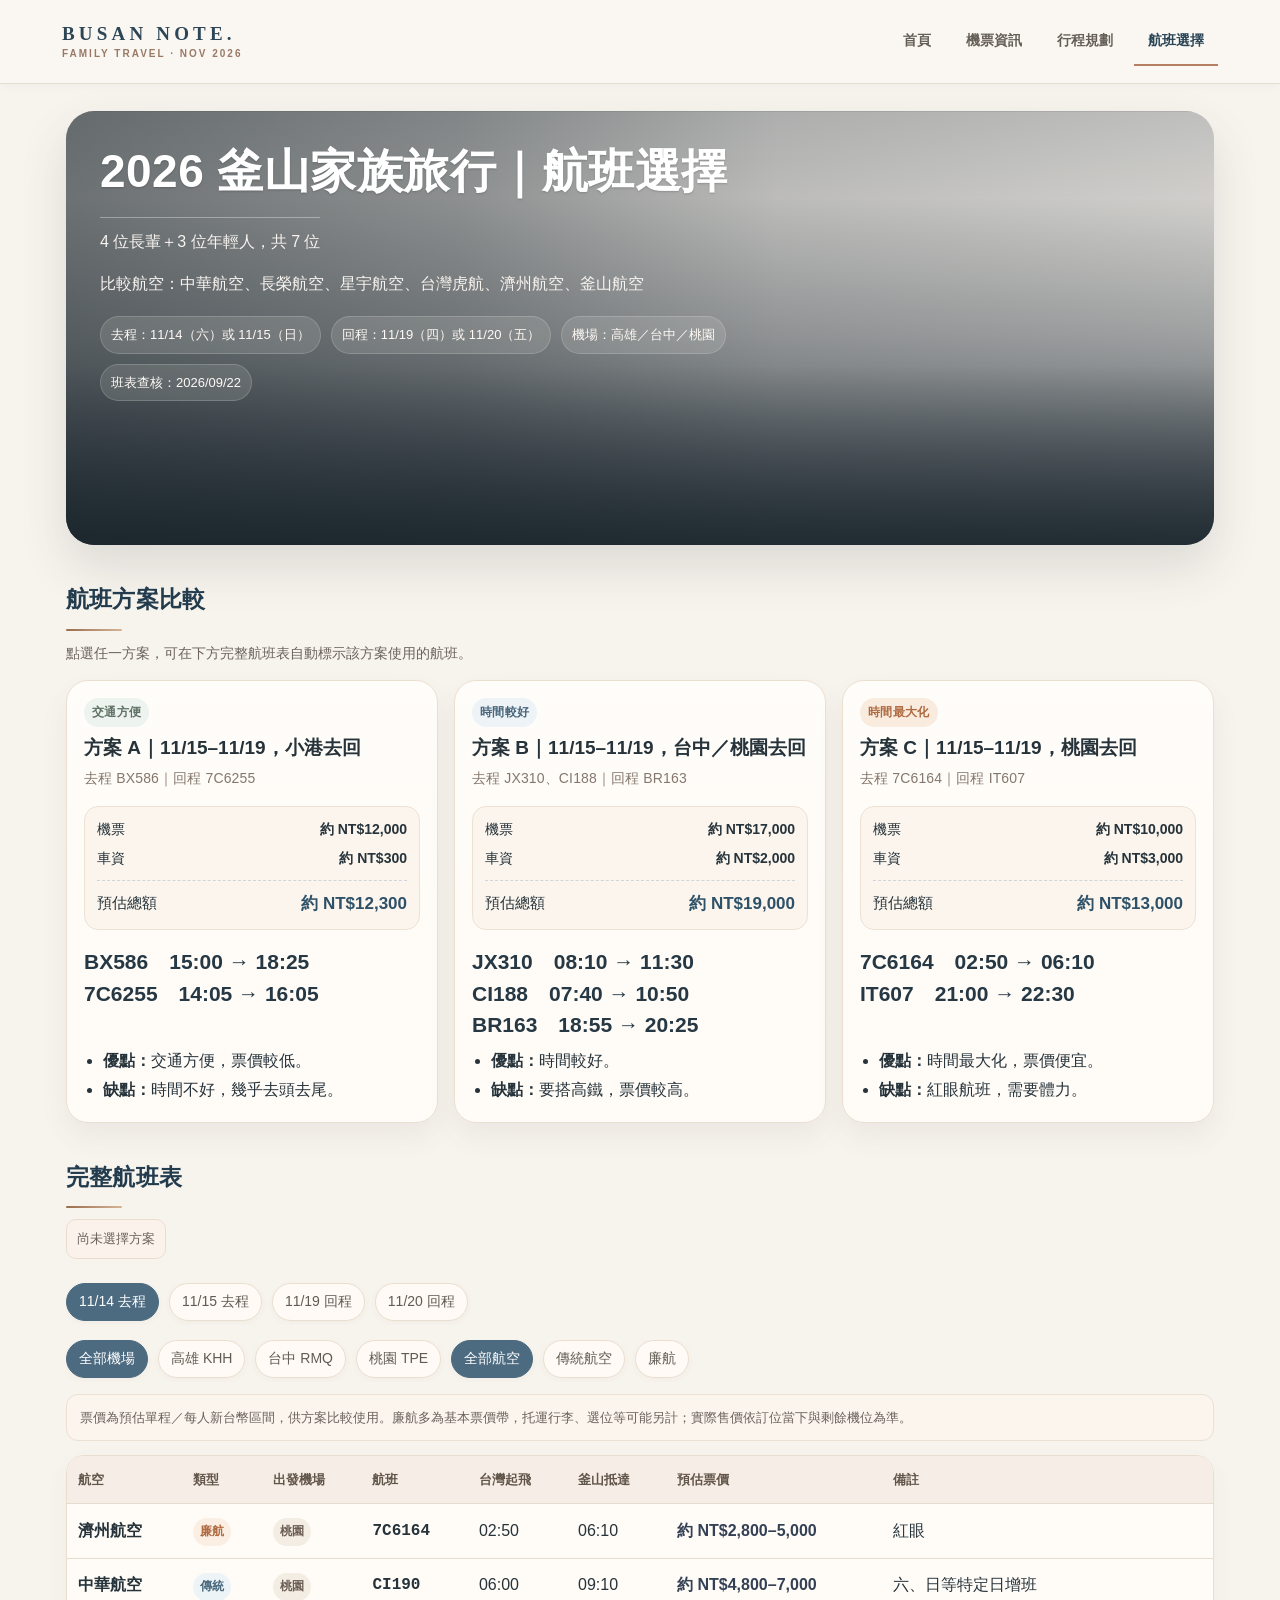
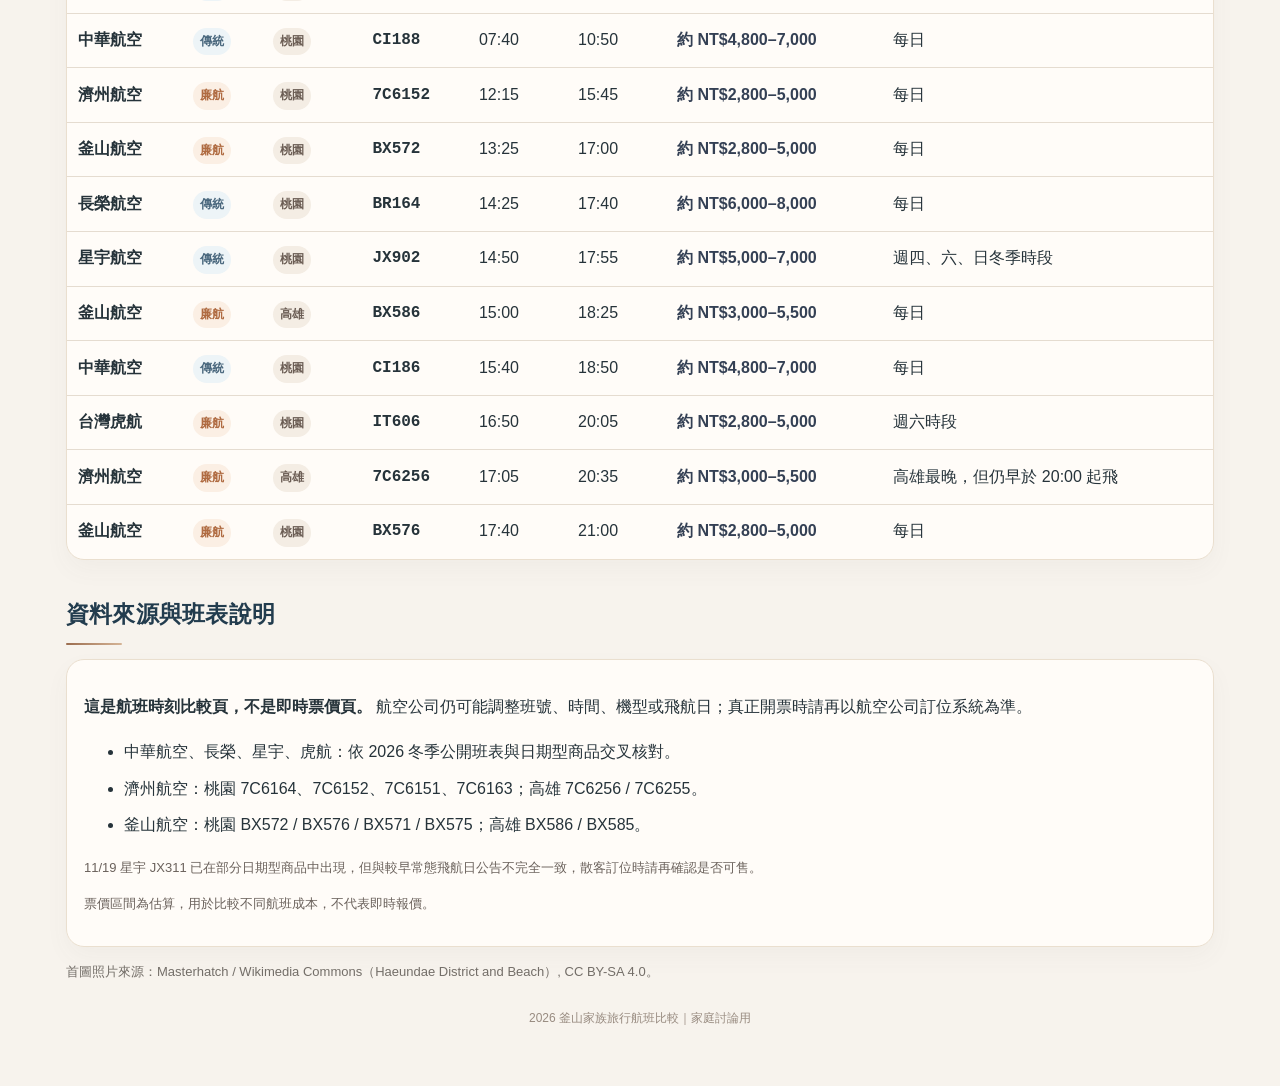
==== flights.html @ 003c86a1 "Preserve interactive flight comparison as its own page" ====
<!doctype html>
<html lang="zh-Hant">
<head>
<meta charset="utf-8"><meta name="viewport" content="width=device-width,initial-scale=1">
<title>航班選擇｜2026 釜山家族旅行</title>
<style>
:root{--bg:#f4f6f8;--card:#fff;--ink:#1f2937;--muted:#667085;--line:#e5e7eb;--navy:#18384f;--blue:#2563eb;--green:#0f766e;--orange:#b45309;--fsc:#1d4ed8;--lcc:#c2410c}
*{box-sizing:border-box}body{margin:0;background:var(--bg);color:var(--ink);font-family:-apple-system,BlinkMacSystemFont,"Segoe UI","Noto Sans TC","PingFang TC","Microsoft JhengHei",sans-serif;line-height:1.55}
.container{max-width:1180px;margin:auto;padding:22px 16px 56px}.hero{padding:28px;border-radius:22px;color:#fff;background:linear-gradient(135deg,#18384f,#235f78);box-shadow:0 16px 36px rgba(24,56,79,.16)}
.hero h1{margin:0 0 8px;font-size:clamp(27px,4vw,42px);line-height:1.2}.hero p{margin:5px 0;color:#e8f0f5}.hero-pills{display:flex;flex-wrap:wrap;gap:8px;margin-top:16px}.hero-pill{padding:6px 10px;border:1px solid rgba(255,255,255,.25);border-radius:999px;background:rgba(255,255,255,.10);font-size:13px}
h2{font-size:23px;margin:31px 0 13px}.scheme-hint{margin:-4px 0 14px;color:var(--muted);font-size:14px}.cards{display:grid;grid-template-columns:repeat(3,minmax(0,1fr));gap:13px}.card{background:#fff;border:1px solid var(--line);border-radius:17px;padding:17px;box-shadow:0 4px 16px rgba(0,0,0,.035);cursor:pointer;transition:.16s;position:relative;display:flex;flex-direction:column}.card:hover{transform:translateY(-2px);box-shadow:0 10px 24px rgba(0,0,0,.07)}.card.selected{border:2px solid var(--blue);background:#f8fbff}.card.selected:after{content:"已選擇";position:absolute;top:12px;right:12px;background:var(--blue);color:#fff;font-size:12px;font-weight:800;padding:4px 8px;border-radius:999px}
.tag{display:inline-block;width:max-content;padding:4px 8px;border-radius:999px;font-size:12px;font-weight:750;margin-bottom:8px}.tag.green{background:#ccfbf1;color:#115e59}.tag.blue{background:#dbeafe;color:#1e40af}.tag.orange{background:#ffedd5;color:#9a3412}
.card h3{font-size:18px;margin:0}.route{margin:5px 0;color:var(--muted);font-size:14px}.scheme-price{margin:10px 0 11px;padding:10px 12px;background:#f8fafc;border:1px solid var(--line);border-radius:12px}.price-line,.price-total{display:flex;justify-content:space-between;gap:12px;font-size:14px}.price-line+.price-line{margin-top:4px}.price-total{margin-top:8px;padding-top:8px;border-top:1px dashed #d0d5dd;font-size:15px}.price-total strong{color:#173b57;font-size:17px}
.time{font-size:20px;font-weight:800;line-height:1.45;margin:5px 0;min-height:96px}.card ul{margin:8px 0 0;padding-left:19px;margin-top:auto}
.selected-scheme-status{display:inline-block;margin:-3px 0 14px;padding:7px 10px;border-radius:10px;background:#f2f4f7;color:#475467;font-size:13px}.selected-scheme-status.active{background:#eff6ff;color:#1d4ed8;border:1px solid #bfdbfe}
.tabs,.filters{display:flex;gap:8px;overflow-x:auto;padding-bottom:4px}.tabs{margin:10px 0 15px}.filters{margin:0 0 12px;flex-wrap:wrap}button{white-space:nowrap;border:1px solid var(--line);background:#fff;padding:9px 12px;border-radius:999px;cursor:pointer;font-size:14px;color:#344054}button.active{background:var(--navy);color:#fff;border-color:var(--navy)}
.fare-note{margin:0 0 14px;padding:11px 13px;border-radius:12px;background:#f8fafc;border:1px solid var(--line);color:#475467;font-size:13px}.date-panel{display:none}.date-panel.active{display:block}.table-wrap{overflow-x:auto;background:#fff;border:1px solid var(--line);border-radius:16px}table{width:100%;border-collapse:collapse;min-width:900px}th,td{padding:12px 11px;text-align:left;border-bottom:1px solid var(--line);vertical-align:middle}th{font-size:13px;color:#475467;background:#f8fafc}tr:last-child td{border-bottom:0}.airline{font-weight:800}.flight{font-family:ui-monospace,SFMono-Regular,Menlo,monospace;font-weight:800}.badge{display:inline-block;border-radius:999px;padding:3px 7px;font-size:12px;font-weight:750}.badge.fsc{background:#eef4ff;color:var(--fsc)}.badge.lcc{background:#fff7ed;color:var(--lcc)}.badge.airport{background:#f2f4f7;color:#344054}.fare{font-weight:800;color:#344054;white-space:nowrap}.best{color:var(--green);font-weight:800}.warn{color:var(--orange);font-weight:750}
tr.scheme-highlight td{background:#fff7cc!important;box-shadow:inset 0 1px 0 #f4c430,inset 0 -1px 0 #f4c430}tr.scheme-highlight td:first-child{box-shadow:inset 4px 0 0 #f4c430,inset 0 1px 0 #f4c430,inset 0 -1px 0 #f4c430}.sources{background:#fff;border:1px solid var(--line);border-radius:16px;padding:17px}.sources li{margin:8px 0}.small{font-size:13px;color:var(--muted)}.footer{text-align:center;color:#98a2b3;font-size:12px;margin-top:25px}
@media(max-width:760px){.container{padding:12px 10px 36px}.hero{padding:22px 18px;border-radius:18px}.cards{grid-template-columns:1fr}.time{min-height:auto}h2{font-size:21px}}

/* === Korean travel magazine visual === */
:root{
  --bg:#f6f2ec;--card:#fffdfa;--ink:#202b33;--muted:#756b63;--line:#e8ddd1;
  --navy:#244056;--blue:#5f8098;--green:#657164;--orange:#bf7b53;
  --fsc-bg:#edf3f7;--fsc:#355c78;--lcc-bg:#fcf0e5;--lcc:#b6693e;
}
body{
  background:linear-gradient(180deg,#fbf7f2 0%,#f6efe7 42%,#f3eee8 100%);
  color:var(--ink);
}
.container{padding-top:26px}
.hero{
  position:relative;overflow:hidden;min-height:400px;border-radius:28px;
  padding:34px 34px 144px;color:#fff;
  background-image:
    linear-gradient(180deg,rgba(18,31,42,.18) 0%,rgba(18,31,42,.10) 20%,rgba(18,31,42,.34) 52%,rgba(18,31,42,.80) 100%),
    url('https://upload.wikimedia.org/wikipedia/commons/thumb/e/ef/Haeundae_District_and_Beach.jpg/1280px-Haeundae_District_and_Beach.jpg');
  background-size:cover;background-position:center center;
  box-shadow:0 22px 48px rgba(64,71,74,.14);
}
.hero:before{
  content:"";position:absolute;inset:0;
  background:linear-gradient(90deg,rgba(25,35,42,.58) 0%,rgba(25,35,42,.42) 34%,rgba(25,35,42,.18) 62%,rgba(25,35,42,.08) 100%);
  pointer-events:none;
}
.hero:after{
  content:"";position:absolute;inset:auto 0 0 0;height:180px;
  background:linear-gradient(180deg,rgba(22,33,40,0) 0%,rgba(22,33,40,.70) 100%);
  pointer-events:none;
}
.hero h1,.hero p,.hero .hero-pills,.hero .hero-credit{position:relative;z-index:2;max-width:680px}
.hero h1{font-size:clamp(31px,4.5vw,46px);letter-spacing:.01em;line-height:1.15;margin-bottom:14px;text-shadow:0 1px 2px rgba(0,0,0,.18)}
.hero p{color:#f7f3ef;max-width:560px}
.hero p:nth-of-type(1){display:inline-block;margin-bottom:8px;padding-top:10px;border-top:1px solid rgba(255,255,255,.34)}
.hero-pills{margin-top:18px;gap:10px}
.hero-pill{background:rgba(255,251,247,.12);border:1px solid rgba(255,248,243,.18);color:#fffaf5;backdrop-filter:blur(10px)}
.hero-credit{position:absolute;right:20px;bottom:14px;max-width:none;font-size:11px;color:rgba(255,248,242,.74);letter-spacing:.02em;text-align:right}
h2{position:relative;color:#223c4e;letter-spacing:.01em;margin-top:34px;margin-bottom:14px;padding-bottom:10px}
h2:after{content:"";position:absolute;left:0;bottom:0;width:56px;height:2px;background:linear-gradient(90deg,#9b6d4f,#d5b496);border-radius:999px}
.scheme-hint,.selected-scheme-status,.fare-note,.sources .small{color:#6b625c}
.cards{gap:16px}
.card{
  background:linear-gradient(180deg,rgba(255,253,249,.98) 0%,rgba(255,251,247,.98) 100%);
  border:1px solid #ebdfd2;border-radius:22px;box-shadow:0 14px 28px rgba(96,87,79,.07)
}
.card:hover{transform:translateY(-3px);box-shadow:0 18px 34px rgba(96,87,79,.11)}
.card.selected{border:2px solid #7090a5;background:linear-gradient(180deg,#fffefc 0%,#f3f7f8 100%)}
.card.selected:after{background:#7090a5;letter-spacing:.03em}
.card h3{font-size:19px;line-height:1.35}
.route{color:#85776d;font-size:14px;letter-spacing:.01em}
.scheme-price{background:#fbf5ee;border-color:#ede1d3;border-radius:14px}
.price-total strong{color:#2e5168}
.time{font-size:21px;line-height:1.5;color:#263844}
.tag{border-radius:999px;font-weight:800;letter-spacing:.03em}
.tag.green{background:#edf3ee;color:#5f7064}.tag.blue{background:#edf3f6;color:#48667c}.tag.orange{background:#f9ecdf;color:#ae6a40}
.tabs,.filters{gap:10px}
button{background:rgba(255,251,247,.95);border-color:#eadfcf;color:#625b54;box-shadow:0 2px 7px rgba(91,82,75,.04)}
button.active{background:#4c6b80;border-color:#4c6b80;color:#fff}
.selected-scheme-status{background:#fbf3eb;border:1px solid #ebddce}
.selected-scheme-status.active{background:#eef4f7;border-color:#cfdee7;color:#416276}
.table-wrap,.sources{background:rgba(255,252,248,.98);border-color:#eadfcf;box-shadow:0 10px 24px rgba(104,95,87,.045);border-radius:18px}
th{background:#f6eee6;color:#62554a}
.badge.airport{background:#f4ede4;color:#6b5d54}.badge.fsc{background:#edf4f7;color:#48667c}.badge.lcc{background:#fbefe4;color:#af6a40}
.fare-note{background:#fbf5ee;border-color:#eddfd1}
tr.scheme-highlight td{background:#fff3dc!important;box-shadow:inset 0 1px 0 #d9a76a,inset 0 -1px 0 #d9a76a}
tr.scheme-highlight td:first-child{box-shadow:inset 4px 0 0 #d9a76a,inset 0 1px 0 #d9a76a,inset 0 -1px 0 #d9a76a}
.footer{color:#988b80}
@media(max-width:900px){.cards{grid-template-columns:1fr}}
@media(max-width:760px){
  .container{padding:12px 10px 36px}
  .hero{min-height:360px;padding:22px 18px 122px;border-radius:20px;background-position:58% center}
  .hero:before{background:linear-gradient(180deg,rgba(25,35,42,.34) 0%,rgba(25,35,42,.30) 28%,rgba(25,35,42,.66) 100%)}
  .hero h1{font-size:30px}.hero p:nth-of-type(1){padding-top:8px}
  .hero-credit{left:18px;right:18px;text-align:left;bottom:10px;font-size:10px}
  .time{min-height:auto}h2{font-size:21px}
}
/* === end Korean travel magazine visual === */


.hero-credit{display:none!important}
</style>
<link rel="stylesheet" href="site.css"></head>
<body class="flight-page"><header class="site-nav"><div class="site-nav-inner"><a class="site-brand" href="index.html" aria-label="釜山家族旅行首頁"><strong>BUSAN NOTE.</strong><small>FAMILY TRAVEL · NOV 2026</small></a><nav class="site-links" aria-label="網站分頁"><a href="index.html">首頁</a><a href="tickets.html">機票資訊</a><a href="itinerary.html">行程規劃</a><a href="flights.html" aria-current="page">航班選擇</a></nav></div></header><div class="container">
<section class="hero"><h1>2026 釜山家族旅行｜航班選擇</h1><p>4 位長輩＋3 位年輕人，共 7 位</p><p>比較航空：中華航空、長榮航空、星宇航空、台灣虎航、濟州航空、釜山航空</p><div class="hero-pills"><span class="hero-pill">去程：11/14（六）或 11/15（日）</span><span class="hero-pill">回程：11/19（四）或 11/20（五）</span><span class="hero-pill">機場：高雄／台中／桃園</span><span class="hero-pill">班表查核：2026/09/22</span></div></section>

<h2>航班方案比較</h2><div class="scheme-hint">點選任一方案，可在下方完整航班表自動標示該方案使用的航班。</div>
<div class="cards">
<div class="card" data-scheme="A" data-flights="out15:BX586,back19:7C6255" tabindex="0"><span class="tag green">交通方便</span><h3>方案 A｜11/15–11/19，小港去回</h3><div class="route">去程 BX586｜回程 7C6255</div><div class="scheme-price"><div class="price-line"><span>機票</span><strong>約 NT$12,000</strong></div><div class="price-line"><span>車資</span><strong>約 NT$300</strong></div><div class="price-total"><span>預估總額</span><strong>約 NT$12,300</strong></div></div><div class="time">BX586　15:00 → 18:25<br>7C6255　14:05 → 16:05</div><ul><li><strong>優點：</strong>交通方便，票價較低。</li><li><strong>缺點：</strong>時間不好，幾乎去頭去尾。</li></ul></div>
<div class="card" data-scheme="B" data-flights="out15:JX310,out15:CI188,back19:BR163" tabindex="0"><span class="tag blue">時間較好</span><h3>方案 B｜11/15–11/19，台中／桃園去回</h3><div class="route">去程 JX310、CI188｜回程 BR163</div><div class="scheme-price"><div class="price-line"><span>機票</span><strong>約 NT$17,000</strong></div><div class="price-line"><span>車資</span><strong>約 NT$2,000</strong></div><div class="price-total"><span>預估總額</span><strong>約 NT$19,000</strong></div></div><div class="time">JX310　08:10 → 11:30<br>CI188　07:40 → 10:50<br>BR163　18:55 → 20:25</div><ul><li><strong>優點：</strong>時間較好。</li><li><strong>缺點：</strong>要搭高鐵，票價較高。</li></ul></div>
<div class="card" data-scheme="C" data-flights="out15:7C6164,back19:IT607" tabindex="0"><span class="tag orange">時間最大化</span><h3>方案 C｜11/15–11/19，桃園去回</h3><div class="route">去程 7C6164｜回程 IT607</div><div class="scheme-price"><div class="price-line"><span>機票</span><strong>約 NT$10,000</strong></div><div class="price-line"><span>車資</span><strong>約 NT$3,000</strong></div><div class="price-total"><span>預估總額</span><strong>約 NT$13,000</strong></div></div><div class="time">7C6164　02:50 → 06:10<br>IT607　21:00 → 22:30</div><ul><li><strong>優點：</strong>時間最大化，票價便宜。</li><li><strong>缺點：</strong>紅眼航班，需要體力。</li></ul></div>
</div>

<h2 id="flightTableTitle">完整航班表</h2><div id="selectedSchemeStatus" class="selected-scheme-status">尚未選擇方案</div>
<div class="tabs"><button class="tab active" data-panel="out14">11/14 去程</button><button class="tab" data-panel="out15">11/15 去程</button><button class="tab" data-panel="back19">11/19 回程</button><button class="tab" data-panel="back20">11/20 回程</button></div>
<div class="filters"><button class="airport-filter active" data-airport="ALL">全部機場</button><button class="airport-filter" data-airport="KHH">高雄 KHH</button><button class="airport-filter" data-airport="RMQ">台中 RMQ</button><button class="airport-filter" data-airport="TPE">桃園 TPE</button><button class="type-filter active" data-type="ALL">全部航空</button><button class="type-filter" data-type="FSC">傳統航空</button><button class="type-filter" data-type="LCC">廉航</button></div>
<div class="fare-note">票價為預估單程／每人新台幣區間，供方案比較使用。廉航多為基本票價帶，托運行李、選位等可能另計；實際售價依訂位當下與剩餘機位為準。</div>
<div id="tables"></div>

<h2>資料來源與班表說明</h2><div class="sources"><p><b>這是航班時刻比較頁，不是即時票價頁。</b> 航空公司仍可能調整班號、時間、機型或飛航日；真正開票時請再以航空公司訂位系統為準。</p><ul><li>中華航空、長榮、星宇、虎航：依 2026 冬季公開班表與日期型商品交叉核對。</li><li>濟州航空：桃園 7C6164、7C6152、7C6151、7C6163；高雄 7C6256 / 7C6255。</li><li>釜山航空：桃園 BX572 / BX576 / BX571 / BX575；高雄 BX586 / BX585。</li></ul><p class="small">11/19 星宇 JX311 已在部分日期型商品中出現，但與較早常態飛航日公告不完全一致，散客訂位時請再確認是否可售。</p><p class="small">票價區間為估算，用於比較不同航班成本，不代表即時報價。</p></div>
<p class="small">首圖照片來源：Masterhatch / Wikimedia Commons（Haeundae District and Beach）, CC BY-SA 4.0。</p>
<div class="footer">2026 釜山家族旅行航班比較｜家庭討論用</div>
</div>
<script>
const D={
out14:[
["TPE","LCC","7C6164","濟州航空","廉航","桃園","02:50","06:10","約 NT$2,800–5,000","紅眼"],["TPE","FSC","CI190","中華航空","傳統","桃園","06:00","09:10","約 NT$4,800–7,000","六、日等特定日增班"],["TPE","FSC","CI188","中華航空","傳統","桃園","07:40","10:50","約 NT$4,800–7,000","每日"],["TPE","LCC","7C6152","濟州航空","廉航","桃園","12:15","15:45","約 NT$2,800–5,000","每日"],["TPE","LCC","BX572","釜山航空","廉航","桃園","13:25","17:00","約 NT$2,800–5,000","每日"],["TPE","FSC","BR164","長榮航空","傳統","桃園","14:25","17:40","約 NT$6,000–8,000","每日"],["TPE","FSC","JX902","星宇航空","傳統","桃園","14:50","17:55","約 NT$5,000–7,000","週四、六、日冬季時段"],["KHH","LCC","BX586","釜山航空","廉航","高雄","15:00","18:25","約 NT$3,000–5,500","每日"],["TPE","FSC","CI186","中華航空","傳統","桃園","15:40","18:50","約 NT$4,800–7,000","每日"],["TPE","LCC","IT606","台灣虎航","廉航","桃園","16:50","20:05","約 NT$2,800–5,000","週六時段"],["KHH","LCC","7C6256","濟州航空","廉航","高雄","17:05","20:35","約 NT$3,000–5,500","高雄最晚，但仍早於 20:00 起飛"],["TPE","LCC","BX576","釜山航空","廉航","桃園","17:40","21:00","約 NT$2,800–5,000","每日"]],
out15:[
["TPE","LCC","7C6164","濟州航空","廉航","桃園","02:50","06:10","約 NT$2,800–5,000","紅眼"],["TPE","FSC","CI190","中華航空","傳統","桃園","06:00","09:10","約 NT$4,800–7,000","抵達最早的傳統航空"],["TPE","FSC","CI188","中華航空","傳統","桃園","07:40","10:50","約 NT$4,800–7,000","時間漂亮"],["RMQ","FSC","JX310","星宇航空","傳統","台中","08:10","11:30","約 NT$4,500–6,500","最符合「中午到釜山」"],["TPE","LCC","7C6152","濟州航空","廉航","桃園","12:15","15:45","約 NT$2,800–5,000","每日"],["TPE","LCC","BX572","釜山航空","廉航","桃園","13:25","17:00","約 NT$2,800–5,000","每日"],["TPE","FSC","BR164","長榮航空","傳統","桃園","14:25","17:40","約 NT$6,000–8,000","每日"],["TPE","FSC","JX902","星宇航空","傳統","桃園","14:50","17:55","約 NT$5,000–7,000","週四、六、日冬季時段"],["KHH","LCC","BX586","釜山航空","廉航","高雄","15:00","18:25","約 NT$3,000–5,500","高雄直飛較早到"],["TPE","FSC","CI186","中華航空","傳統","桃園","15:40","18:50","約 NT$4,800–7,000","每日"],["TPE","LCC","IT606","台灣虎航","廉航","桃園","16:50","20:00","約 NT$2,800–5,000","週日一般時段"],["KHH","LCC","7C6256","濟州航空","廉航","高雄","17:05","20:35","約 NT$3,000–5,500","最有利於控制預算"],["TPE","LCC","BX576","釜山航空","廉航","桃園","17:40","21:00","約 NT$2,800–5,000","每日"]],
back19:[
["TPE","LCC","7C6151","濟州航空","廉航","桃園","09:35","11:15","約 NT$2,500–5,000","太早離開釜山"],["TPE","LCC","BX571","釜山航空","廉航","桃園","10:50","12:25","約 NT$2,500–5,000","每日"],["TPE","FSC","CI189","中華航空","傳統","桃園","11:50","13:30","約 NT$4,500–7,000","每日"],["KHH","LCC","BX585","釜山航空","廉航","高雄","12:00","14:00","約 NT$2,800–5,000","每日"],["RMQ","FSC","JX311","星宇航空","傳統","台中","12:30","14:00","約 NT$4,500–6,500","11/19 日期型商品有列班；散客訂位前請再確認"],["KHH","LCC","7C6255","濟州航空","廉航","高雄","14:05","16:05","約 NT$3,500–5,500","回小港首選"],["TPE","LCC","BX575","釜山航空","廉航","桃園","15:00","16:40","約 NT$2,500–5,000","每日"],["TPE","FSC","BR163","長榮航空","傳統","桃園","18:55","20:25","約 NT$6,000–8,000","晚班選擇"],["TPE","FSC","JX903","星宇航空","傳統","桃園","18:55","20:40","約 NT$5,000–7,000","週四冬季時段"],["TPE","FSC","CI187","中華航空","傳統","桃園","19:50","21:30","約 NT$4,500–7,000","每日"],["TPE","LCC","IT607","台灣虎航","廉航","桃園","21:00","22:30","約 NT$2,800–5,000","週四時段"],["TPE","LCC","7C6163","濟州航空","廉航","桃園","22:00","23:50","約 NT$2,500–5,000","抵達時間較晚"]],
back20:[
["TPE","LCC","7C6151","濟州航空","廉航","桃園","09:35","11:15","約 NT$2,500–5,000","每日"],["TPE","LCC","BX571","釜山航空","廉航","桃園","10:50","12:25","約 NT$2,500–5,000","每日"],["TPE","FSC","CI189","中華航空","傳統","桃園","11:50","13:30","約 NT$4,500–7,000","每日"],["KHH","LCC","BX585","釜山航空","廉航","高雄","12:00","14:00","約 NT$2,800–5,000","每日"],["RMQ","FSC","JX311","星宇航空","傳統","台中","12:30","14:00","約 NT$4,500–6,500","週五常態班"],["TPE","FSC","JX901","星宇航空","傳統","桃園","12:30","14:15","約 NT$5,000–7,000","2026 冬季週五時段"],["KHH","LCC","7C6255","濟州航空","廉航","高雄","14:05","16:05","約 NT$3,500–5,500","回小港首選"],["TPE","LCC","BX575","釜山航空","廉航","桃園","15:00","16:40","約 NT$2,500–5,000","每日"],["TPE","FSC","BR163","長榮航空","傳統","桃園","18:55","20:25","約 NT$6,000–8,000","可保留大半天行程"],["TPE","FSC","CI187","中華航空","傳統","桃園","19:50","21:30","約 NT$4,500–7,000","每日"],["TPE","LCC","IT607","台灣虎航","廉航","桃園","20:50","22:30","約 NT$2,800–5,000","想玩到晚上的廉航選擇"],["TPE","LCC","7C6163","濟州航空","廉航","桃園","22:00","23:50","約 NT$2,500–5,000","抵達時間較晚"]]};
const panels={out14:["11/14 去程","出發機場","台灣起飛","釜山抵達"],out15:["11/15 去程","出發機場","台灣起飛","釜山抵達"],back19:["11/19 回程","抵達機場","釜山起飛","台灣抵達"],back20:["11/20 回程","抵達機場","釜山起飛","台灣抵達"]};
let airport="ALL",type="ALL",active="out14";
function render(){const root=document.getElementById("tables");root.innerHTML="";Object.entries(panels).forEach(([id,p])=>{const s=document.createElement("section");s.id=id;s.className="date-panel"+(id===active?" active":"");let rows=D[id].map(r=>`<tr data-airport="${r[0]}" data-type="${r[1]}" data-flight="${r[2]}"><td class="airline">${r[3]}</td><td><span class="badge ${r[1]==="LCC"?"lcc":"fsc"}">${r[4]}</span></td><td><span class="badge airport">${r[5]}</span></td><td class="flight">${r[2]}</td><td>${r[6]}</td><td>${r[7]}</td><td class="fare">${r[8]}</td><td>${r[9]}</td></tr>`).join("");s.innerHTML=`<div class="table-wrap"><table><thead><tr><th>航空</th><th>類型</th><th>${p[1]}</th><th>航班</th><th>${p[2]}</th><th>${p[3]}</th><th>預估票價</th><th>備註</th></tr></thead><tbody>${rows}</tbody></table></div>`;root.appendChild(s)});filterRows();applyExistingHighlights()}
function filterRows(){document.querySelectorAll(".date-panel.active tbody tr").forEach(r=>{r.style.display=((airport==="ALL"||r.dataset.airport===airport)&&(type==="ALL"||r.dataset.type===type))?"":"none"})}
function activateTab(id){active=id;document.querySelectorAll(".tab").forEach(b=>b.classList.toggle("active",b.dataset.panel===id));document.querySelectorAll(".date-panel").forEach(s=>s.classList.toggle("active",s.id===id));filterRows()}
let selectedPairs=[];function applyExistingHighlights(){selectedPairs.forEach(x=>{const [p,f]=x.split(":");document.querySelectorAll(`#${p} tr[data-flight="${f}"]`).forEach(r=>r.classList.add("scheme-highlight"))})}
function applyScheme(c){document.querySelectorAll(".card").forEach(x=>x.classList.toggle("selected",x===c));selectedPairs=c.dataset.flights.split(",");document.querySelectorAll(".scheme-highlight").forEach(r=>r.classList.remove("scheme-highlight"));applyExistingHighlights();if(selectedPairs.length)activateTab(selectedPairs[0].split(":")[0]);const st=document.getElementById("selectedSchemeStatus");st.textContent="目前選擇："+c.querySelector("h3").textContent+"（黃色標示為此方案航班）";st.classList.add("active");document.getElementById("flightTableTitle")?.scrollIntoView({behavior:"smooth",block:"start"})}
render();document.querySelectorAll(".tab").forEach(b=>b.onclick=()=>activateTab(b.dataset.panel));document.querySelectorAll(".airport-filter").forEach(b=>b.onclick=()=>{document.querySelectorAll(".airport-filter").forEach(x=>x.classList.remove("active"));b.classList.add("active");airport=b.dataset.airport;filterRows()});document.querySelectorAll(".type-filter").forEach(b=>b.onclick=()=>{document.querySelectorAll(".type-filter").forEach(x=>x.classList.remove("active"));b.classList.add("active");type=b.dataset.type;filterRows()});document.querySelectorAll(".card").forEach(c=>{c.onclick=()=>applyScheme(c);c.onkeydown=e=>{if(e.key==="Enter"||e.key===" "){e.preventDefault();applyScheme(c)}}});
</script></body></html>
<!-- Pages redeploy trigger 2026-09-22 -->
---- site.css ----
/* Busan Family Travel — shared editorial design */
:root{--paper:#f7f3ed;--cream:#fffdf9;--ink:#26333a;--muted:#736e68;--navy:#2a4556;--copper:#ab775a;--line:#e5dcd0}
*{box-sizing:border-box}
html{scroll-behavior:smooth}
body{margin:0;background:var(--paper);color:var(--ink);font-family:-apple-system,BlinkMacSystemFont,"Noto Sans TC","PingFang TC","Microsoft JhengHei",sans-serif;line-height:1.8}
a{color:inherit}
.site-nav{position:sticky;top:0;z-index:50;background:rgba(250,247,242,.96);border-bottom:1px solid #e5ddd2;backdrop-filter:blur(16px);box-shadow:0 2px 10px rgba(36,44,48,.035)}
.site-nav-inner{max-width:1200px;min-height:83px;margin:auto;padding:10px 22px;display:flex;align-items:center;justify-content:space-between;gap:24px}
.site-brand{flex:0 0 auto;text-decoration:none;display:grid;line-height:1.2;gap:2px;letter-spacing:.18em}
.site-brand strong{font-size:19px;color:#2d4655;font-family:Georgia,"Times New Roman",serif;letter-spacing:.22em;font-weight:600}
.site-brand small{font-size:10px;color:#9a7966;font-weight:700;letter-spacing:.20em}
.site-links{display:flex;align-items:center;gap:7px;overflow-x:auto;scrollbar-width:none}
.site-links::-webkit-scrollbar{display:none}
.site-links a{text-decoration:none;white-space:nowrap;padding:11px 14px;border-bottom:2px solid transparent;color:#655f58;font-size:14px;font-weight:650;transition:color .2s,border .2s}
.site-links a:hover{color:#2a4556}
.site-links a[aria-current="page"]{color:#2a4556;border-color:#b67f60}
.site-container{max-width:1190px;margin:auto;padding:32px 20px 70px}
.kicker{font-size:11px;letter-spacing:.22em;color:#a77755;font-weight:800}
.big-heading{font-family:Georgia,"Noto Serif TC","Songti TC",serif;letter-spacing:.045em;font-size:clamp(32px,4.8vw,60px);line-height:1.25;font-weight:550;margin:12px 0 20px;color:#2a4251}
.site-lead{font-size:16px;line-height:1.95;color:#615e5a}
.home-hero{display:grid;grid-template-columns:43% 57%;min-height:490px;background:#fdfaf6;border:1px solid #ede3d9;box-shadow:0 18px 40px rgba(82,73,65,.055);border-radius:6px;overflow:hidden}
.home-hero-copy{padding:58px 48px 42px;display:flex;flex-direction:column;justify-content:center;align-items:flex-start}
.home-hero-copy .big-heading{margin:17px 0 14px}
.home-hero-copy .site-lead{max-width:375px}
.home-eyebrow{border-bottom:1px solid #d0b39e;padding-bottom:12px;min-width:185px}
.home-hero-image{position:relative;min-height:490px;overflow:hidden;background:linear-gradient(135deg,#9db4bc,#456d82 68%,#304a5b)}
.home-hero-image img{display:block;width:100%;height:100%;min-height:490px;object-fit:cover;object-position:52% 45%;filter:saturate(.87) contrast(.98)}
.home-hero-image:after{content:"";position:absolute;inset:65% 0 0;background:linear-gradient(transparent,rgba(22,39,50,.69));pointer-events:none}
.home-image-caption{position:absolute;z-index:1;bottom:30px;left:33px;color:#fff;font-size:13px;letter-spacing:.12em;text-shadow:0 1px 3px rgba(0,0,0,.24)}
.home-image-caption small{display:block;font-size:10px;letter-spacing:.23em;color:#efe6da;margin-bottom:4px}
.trip-ribbon{display:grid;grid-template-columns:repeat(4,minmax(0,1fr));margin:18px 0 52px;background:#304a5c;color:#fff;border-radius:4px;overflow:hidden}
.trip-ribbon div{padding:20px 25px;border-right:1px solid rgba(255,255,255,.13)}
.trip-ribbon div:last-child{border:0}
.trip-ribbon small{display:block;font-size:11px;letter-spacing:.16em;color:#c9d8db}
.trip-ribbon strong{display:block;margin-top:4px;font-size:16px;font-weight:650}
.article-section{margin:56px 0 0}
.section-overline{font-size:11px;letter-spacing:.19em;color:#b0815f;font-weight:800;text-transform:uppercase}
.section-title{font-size:clamp(24px,3vw,34px);font-family:Georgia,"Noto Serif TC","Songti TC",serif;color:#304656;font-weight:600;line-height:1.35;margin:7px 0 17px}
.section-desc{color:#706962;max-width:760px;font-size:15px;line-height:1.9}
.divider-rule{height:1px;background:#ddd1c4;margin:40px 0}
.intro-layout{display:grid;grid-template-columns:1.1fr .9fr;gap:45px;align-items:start}
.intro-quote{margin:0;padding:28px 32px;background:#eee6db;border-left:3px solid #a97b5a;color:#435765;font-family:Georgia,"Noto Serif TC",serif;font-size:21px;line-height:1.8}
.region-grid{display:grid;grid-template-columns:repeat(2,minmax(0,1fr));gap:18px;margin-top:25px}
.region-card{border:1px solid #e8ddd0;background:rgba(255,255,255,.66);padding:23px 26px;min-height:175px;position:relative}
.region-card .number{font:italic 32px Georgia,serif;color:#cbb39e;float:right;line-height:1}
.region-card h3{font-size:19px;color:#2c4554;margin:0 0 5px}
.region-card .en{font-size:11px;letter-spacing:.13em;color:#a2765b;font-weight:750;text-transform:uppercase}
.region-card p{font-size:14px;color:#655d56;margin:12px 0 0;line-height:1.85}
.two-col{display:grid;grid-template-columns:1fr 1fr;gap:20px}
.soft-panel{background:#fffdf9;border:1px solid #e8ded3;padding:27px 29px;border-radius:3px}
.soft-panel h3{color:#2e485a;font-size:19px;margin:0 0 12px}
.soft-panel p{color:#69615a;margin:8px 0;line-height:1.9}
.soft-panel ul{padding-left:20px;margin:12px 0 0;color:#625c56}
.soft-panel li+li{margin-top:8px}
.weather-panel{display:grid;grid-template-columns:1.1fr .9fr;background:#e6ebec;overflow:hidden;margin-top:21px}
.weather-panel>div{padding:35px 37px}
.weather-numbers{display:grid;grid-template-columns:repeat(3,1fr);border-left:1px solid #d1d9d9;gap:0}
.weather-numbers>div{padding:30px 14px;text-align:center}
.weather-numbers span{display:block;color:#66757c;font-size:12px;margin-bottom:8px}
.weather-numbers strong{display:block;font:38px Georgia,serif;color:#2f5267}
.weather-numbers small{color:#73828b;font-size:11px}
.note{font-size:13px;color:#857b70;line-height:1.75}
.facts-grid{display:grid;grid-template-columns:repeat(4,1fr);gap:13px;margin-top:22px}
.fact{border-top:2px solid #a68069;background:#fffdf9;padding:20px}
.fact small{font-size:11px;color:#a4775b;letter-spacing:.13em}
.fact strong{display:block;color:#2d4958;font-size:19px;margin:8px 0}
.fact p{font-size:13px;color:#756d66;margin:0;line-height:1.8}
.notice{padding:18px 22px;border-left:3px solid #a9775b;background:#f1e9df;color:#5e584f;line-height:1.8}
.btn-link{display:inline-flex;align-items:center;gap:9px;background:#304d60;border:1px solid #304d60;color:white;text-decoration:none;padding:11px 18px;font-size:14px;font-weight:700;transition:background .2s}
.btn-link:hover{background:#456b82}
.btn-link.outline{background:transparent;color:#304d60}
.btn-link.outline:hover{background:#edf0ef}
.link-row{display:flex;gap:10px;flex-wrap:wrap;margin-top:24px}
.sources-list{font-size:12px;color:#8a8077;margin:0 0 20px}
.sources-list a{color:#5c7281;text-decoration:underline;text-underline-offset:3px}
.site-footer{max-width:1190px;margin:30px auto 0;padding:24px 20px 35px;border-top:1px solid #e0d5c8;font-size:12px;color:#948a80;display:flex;justify-content:space-between;gap:18px;flex-wrap:wrap}
.page-head{padding:44px 46px;background:#efe8df;border:1px solid #e6ddd2;position:relative;overflow:hidden}
.page-head:after{content:"BUSAN 2026";position:absolute;right:28px;bottom:-24px;font:italic 108px Georgia,serif;color:rgba(119,98,79,.075);white-space:nowrap;pointer-events:none}
.page-head h1{font:normal clamp(30px,4vw,45px) Georgia,"Noto Serif TC",serif;margin:8px 0 14px;color:#2c4759}
.page-head p{max-width:720px;color:#655e59;line-height:1.9;margin:0}
.status-chip{display:inline-block;padding:5px 11px;border-radius:100px;background:#f7e6d8;color:#986447;font-size:12px;font-weight:750}
.status-chip.blue{background:#e7edf1;color:#486c83}
.info-board{display:grid;grid-template-columns:repeat(2,minmax(0,1fr));gap:15px;margin:25px 0}
.info-cell{background:#fffefa;border:1px solid #e6dacd;padding:25px}
.info-cell small{font-size:12px;color:#a37655;letter-spacing:.1em}
.info-cell h3{color:#2e4859;font-size:20px;margin:7px 0 11px}
.info-cell p{margin:6px 0;color:#6b645d;line-height:1.8}
.day-list{display:grid;gap:12px;margin:26px 0}
.day{display:grid;grid-template-columns:145px 1fr auto;align-items:center;gap:24px;padding:20px 25px;background:#fffdf9;border:1px solid #e8dcd0}
.day-number{font:35px Georgia,serif;color:#496478}
.day-number small{display:block;font:11px -apple-system,BlinkMacSystemFont,"Noto Sans TC",sans-serif;letter-spacing:.15em;color:#a47a5d;margin-bottom:4px}
.day-content h3{margin:0 0 5px;font-size:17px;color:#314b5b}
.day-content p{margin:0;color:#77706a;font-size:14px}
.day-tag{font-size:12px;white-space:nowrap;color:#a27555;background:#f5ece2;padding:7px 10px;border-radius:999px}
.flight-page .container{padding-top:25px}
.flight-page .hero{margin-top:2px}
.flight-page .site-nav{font-family:-apple-system,BlinkMacSystemFont,"Noto Sans TC",sans-serif}
.flight-page .site-nav strong{font-weight:600}
.flight-page #flightTableTitle{scroll-margin-top:100px}
@media(max-width:850px){
 .site-nav-inner{flex-direction:column;align-items:stretch;gap:10px;padding:14px 14px 0}
 .site-brand{width:max-content}
 .site-links{margin:0 -6px;padding:0 6px;gap:3px}
 .site-links a{padding:9px 14px 12px}
 .site-container{padding:18px 13px 42px}
 .home-hero{grid-template-columns:1fr}
 .home-hero-copy{padding:32px 27px 28px}
 .home-hero-image,.home-hero-image img{min-height:280px;max-height:380px}
 .trip-ribbon{grid-template-columns:repeat(2,1fr);margin-bottom:40px}
 .trip-ribbon div{padding:15px 18px;border-bottom:1px solid rgba(255,255,255,.13)}
 .intro-layout,.two-col,.weather-panel{grid-template-columns:1fr}
 .weather-numbers{border-left:none;border-top:1px solid #d1d9d9}
 .facts-grid,.region-grid,.info-board{grid-template-columns:repeat(2,minmax(0,1fr))}
 .page-head{padding:34px 25px}
 .day{grid-template-columns:82px 1fr;gap:14px;padding:17px}
 .day-tag{grid-column:2;justify-self:start}
}
@media(max-width:480px){
 .site-links a{font-size:13px;padding:8px 11px 12px}
 .trip-ribbon strong{font-size:14px}
 .trip-ribbon div{padding:15px 12px}
 .facts-grid,.region-grid,.info-board{grid-template-columns:1fr}
 .soft-panel{padding:23px 22px}
 .weather-panel>div{padding:25px 22px}
 .weather-numbers strong{font-size:30px}
 .day-number{font-size:28px}
 .home-image-caption{left:20px;bottom:18px}
}
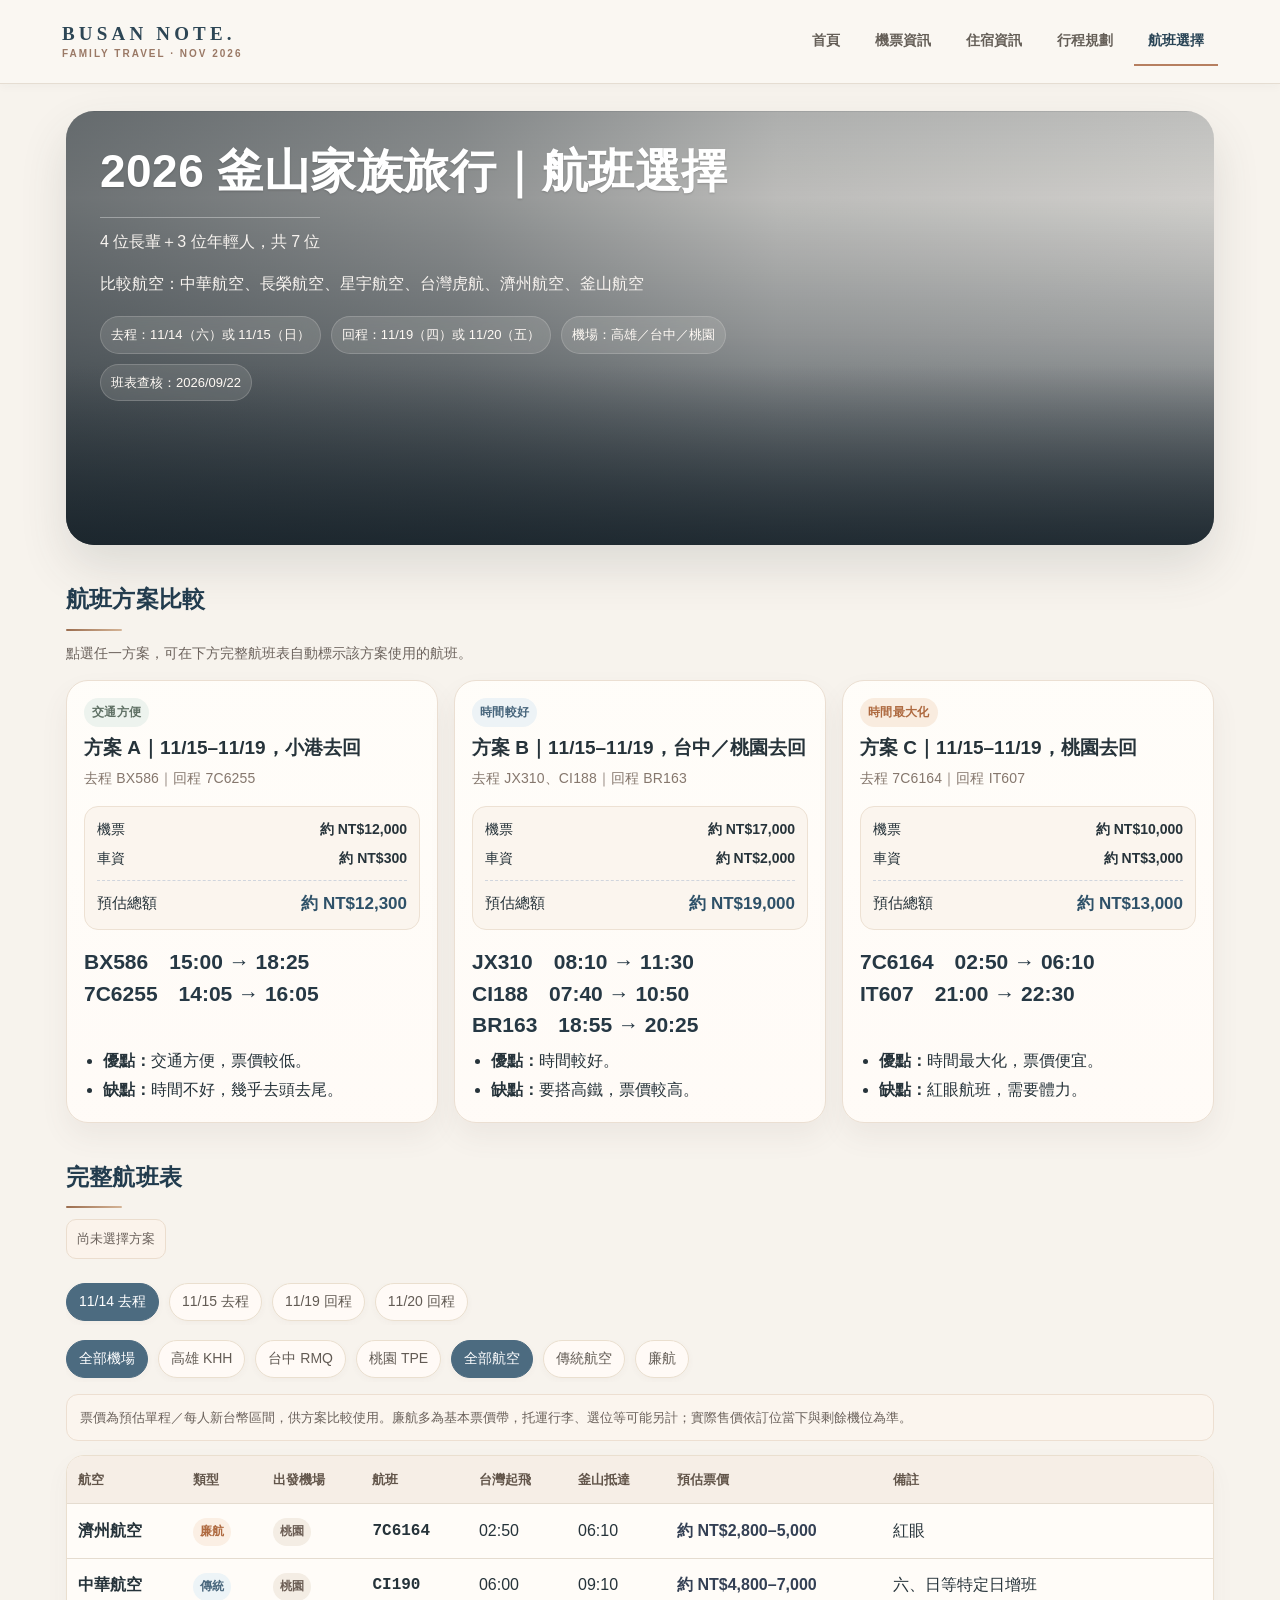
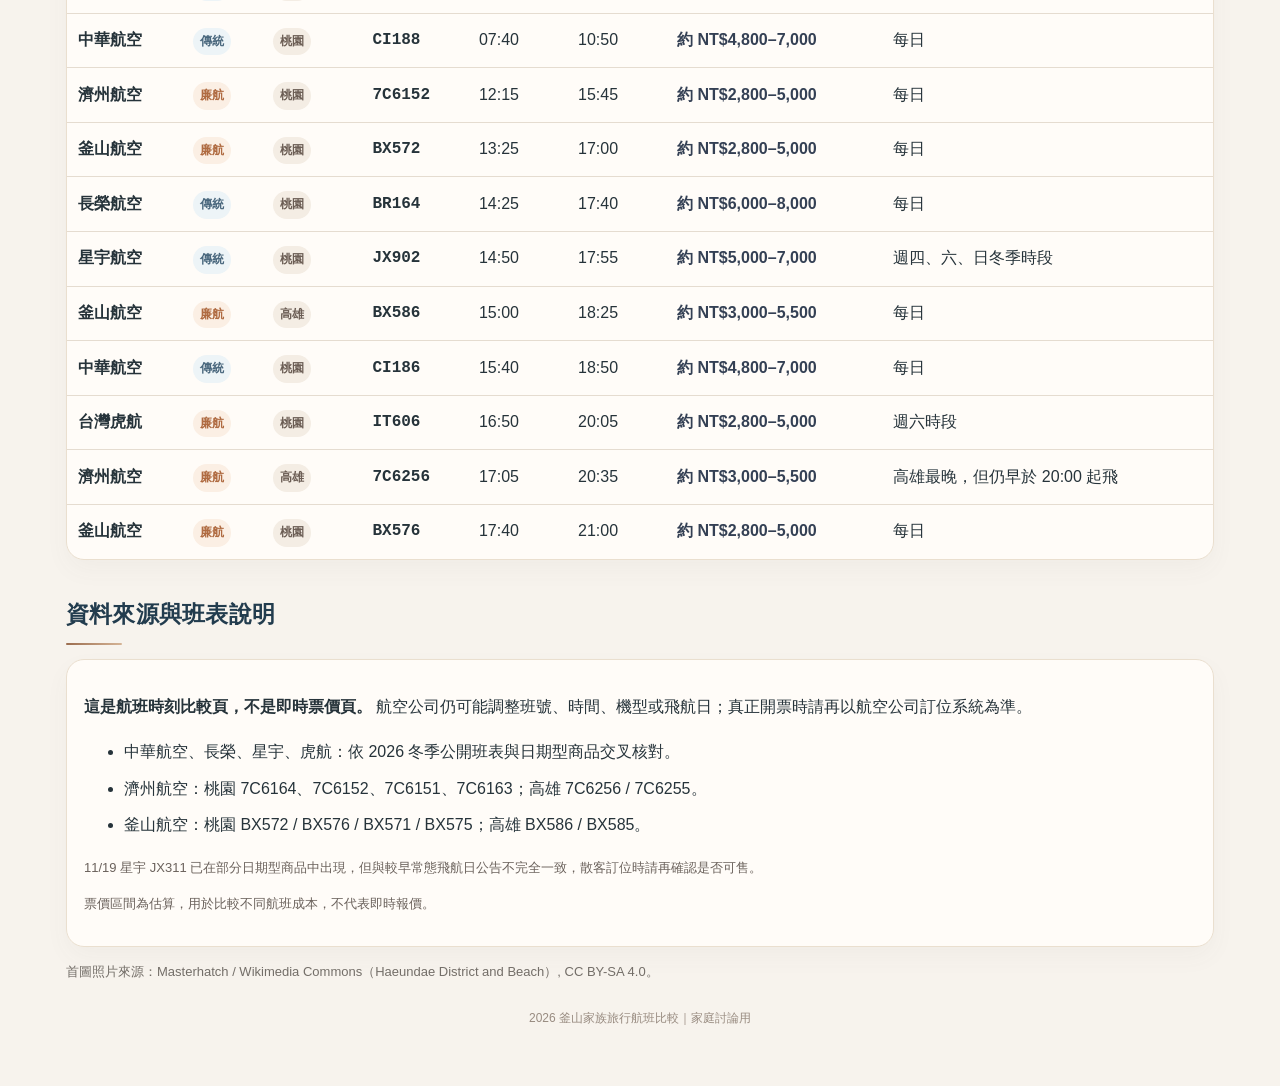
==== commit 8e4f76db: "Add lodging information to shared site navigation" ====
--- a/flights.html
+++ b/flights.html
@@ -100,7 +100,7 @@
 .hero-credit{display:none!important}
 </style>
 <link rel="stylesheet" href="site.css"></head>
-<body class="flight-page"><header class="site-nav"><div class="site-nav-inner"><a class="site-brand" href="index.html" aria-label="釜山家族旅行首頁"><strong>BUSAN NOTE.</strong><small>FAMILY TRAVEL · NOV 2026</small></a><nav class="site-links" aria-label="網站分頁"><a href="index.html">首頁</a><a href="tickets.html">機票資訊</a><a href="itinerary.html">行程規劃</a><a href="flights.html" aria-current="page">航班選擇</a></nav></div></header><div class="container">
+<body class="flight-page"><header class="site-nav"><div class="site-nav-inner"><a class="site-brand" href="index.html" aria-label="釜山家族旅行首頁"><strong>BUSAN NOTE.</strong><small>FAMILY TRAVEL · NOV 2026</small></a><nav class="site-links" aria-label="網站分頁"><a href="index.html">首頁</a><a href="tickets.html">機票資訊</a><a href="stays.html">住宿資訊</a><a href="itinerary.html">行程規劃</a><a href="flights.html" aria-current="page">航班選擇</a></nav></div></header><div class="container">
 <section class="hero"><h1>2026 釜山家族旅行｜航班選擇</h1><p>4 位長輩＋3 位年輕人，共 7 位</p><p>比較航空：中華航空、長榮航空、星宇航空、台灣虎航、濟州航空、釜山航空</p><div class="hero-pills"><span class="hero-pill">去程：11/14（六）或 11/15（日）</span><span class="hero-pill">回程：11/19（四）或 11/20（五）</span><span class="hero-pill">機場：高雄／台中／桃園</span><span class="hero-pill">班表查核：2026/09/22</span></div></section>
 
 <h2>航班方案比較</h2><div class="scheme-hint">點選任一方案，可在下方完整航班表自動標示該方案使用的航班。</div>
--- a/site.css
+++ b/site.css
@@ -127,3 +127,49 @@
  .day-number{font-size:28px}
  .home-image-caption{left:20px;bottom:18px}
 }
+
+
+/* === Accommodation section only: retains existing site palette and typography === */
+.stay-summary{display:grid;grid-template-columns:repeat(4,minmax(0,1fr));gap:14px;margin:24px 0 38px}
+.stay-summary .info-cell{padding:21px 23px}
+.stay-summary .info-cell strong{display:block;margin-top:5px;font:600 27px Georgia,"Noto Serif TC",serif;color:#304d60}
+.stay-summary .info-cell small{letter-spacing:.11em}
+.stay-entry{margin:38px 0 56px}
+.stay-entry-head{display:flex;justify-content:space-between;align-items:end;gap:22px;flex-wrap:wrap;margin:0 0 18px}
+.stay-entry-head .section-title{margin:6px 0}
+.stay-entry-head .section-desc{margin:5px 0}
+.stay-price{min-width:185px;text-align:right;border-top:2px solid #ab775a;padding-top:7px}
+.stay-price small{font-size:12px;color:#a77755;letter-spacing:.08em}
+.stay-price strong{display:block;font:600 35px Georgia,"Noto Serif TC",serif;color:#2c4c60;line-height:1.2}
+.stay-price span{color:#86786a;font-size:12px}
+.stay-gallery{background:#e5e0d7;border-radius:4px;position:relative;overflow:hidden}
+.stay-gallery-view{display:flex;overflow-x:auto;scroll-snap-type:x mandatory;scrollbar-width:none;overscroll-behavior-x:contain}
+.stay-gallery-view::-webkit-scrollbar{display:none}
+.stay-gallery-item{scroll-snap-align:center;min-width:100%;margin:0;position:relative;aspect-ratio:16/7.5;background:linear-gradient(135deg,#d0d6d5,#7894a3);overflow:hidden}
+.stay-gallery-item img{display:block;width:100%;height:100%;object-fit:cover;object-position:center}
+.stay-gallery-item figcaption{position:absolute;bottom:0;left:0;right:0;color:#fff;background:linear-gradient(transparent,rgba(16,27,36,.82));padding:38px 24px 19px;font-size:13px;font-weight:650;letter-spacing:.05em}
+.stay-gallery-headnote{position:absolute;z-index:2;top:13px;left:15px;background:rgba(250,247,242,.94);border:1px solid rgba(223,213,203,.8);padding:5px 11px;color:#6f655d;font-size:12px;font-weight:700}
+.stay-gallery-controls{position:absolute;z-index:2;bottom:17px;right:18px;display:flex;align-items:center;gap:10px;color:white}
+.stay-gallery-controls button{border:1px solid rgba(255,255,255,.6);width:33px;height:33px;display:grid;place-items:center;border-radius:50%;background:rgba(20,37,50,.42);color:white;cursor:pointer;font-size:19px}
+.stay-gallery-controls button:disabled{opacity:.40;cursor:default}
+.stay-gallery-count{font-size:12px;min-width:38px;text-align:center;text-shadow:0 1px 2px #243745}
+.stay-meta{display:grid;grid-template-columns:repeat(4,minmax(0,1fr));margin:15px 0 20px;border:1px solid #e5dacc;background:#fffdf9}
+.stay-meta div{padding:14px 20px;border-right:1px solid #e5dacc}
+.stay-meta div:last-child{border-right:0}
+.stay-meta small{display:block;color:#a57b61;font-size:11px;letter-spacing:.11em;margin-bottom:2px}
+.stay-meta strong{font-size:15px;font-weight:650;color:#3a4c57}
+.stay-subtitle{margin:29px 0 14px;color:#344f5e;font-size:22px;font-weight:700}
+.stay-places{display:grid;grid-template-columns:repeat(2,minmax(0,1fr));gap:13px}
+.stay-place{background:#fffdf9;border:1px solid #e8ded3;padding:19px 21px;display:flex;flex-direction:column;gap:6px;align-items:flex-start}
+.stay-place small{letter-spacing:.11em;color:#ad7e5f;font-size:11px;font-weight:750}
+.stay-place strong{color:#2c4555;font-size:17px}
+.stay-place p{font-size:13px;color:#6a645d;line-height:1.8;margin:0}
+.stay-place a{font-size:13px;color:#375d73;text-underline-offset:3px;margin-top:auto}
+.stay-info{color:#6f6860;font-size:14px;line-height:1.85}
+.stay-info ul{padding-left:21px}
+.stay-info li+li{margin-top:8px}
+.stay-gallery-foot{font-size:12px;color:#81776e;line-height:1.8;margin:12px 0}
+.stay-pending{background:#f4ede5;border-left:3px solid #b18c70;color:#685d55;padding:16px 19px;line-height:1.85;margin:18px 0}
+.stay-gallery-view:focus-visible{outline:3px solid #ab775a;outline-offset:-3px}
+@media(max-width:900px){.stay-summary,.stay-meta{grid-template-columns:repeat(2,minmax(0,1fr))}.stay-meta div:nth-child(2){border-right:0}.stay-meta div:nth-child(-n+2){border-bottom:1px solid #e5dacc}}
+@media(max-width:620px){.stay-summary,.stay-places{grid-template-columns:1fr}.stay-entry-head{display:block}.stay-price{text-align:left;margin-top:17px}.stay-gallery-item{aspect-ratio:4/3}.stay-meta div{padding:12px 14px}.stay-gallery-item figcaption{padding:40px 15px 13px;font-size:12px}.stay-gallery-controls{right:12px;bottom:12px}.stay-gallery-headnote{font-size:11px;left:11px;top:11px}}
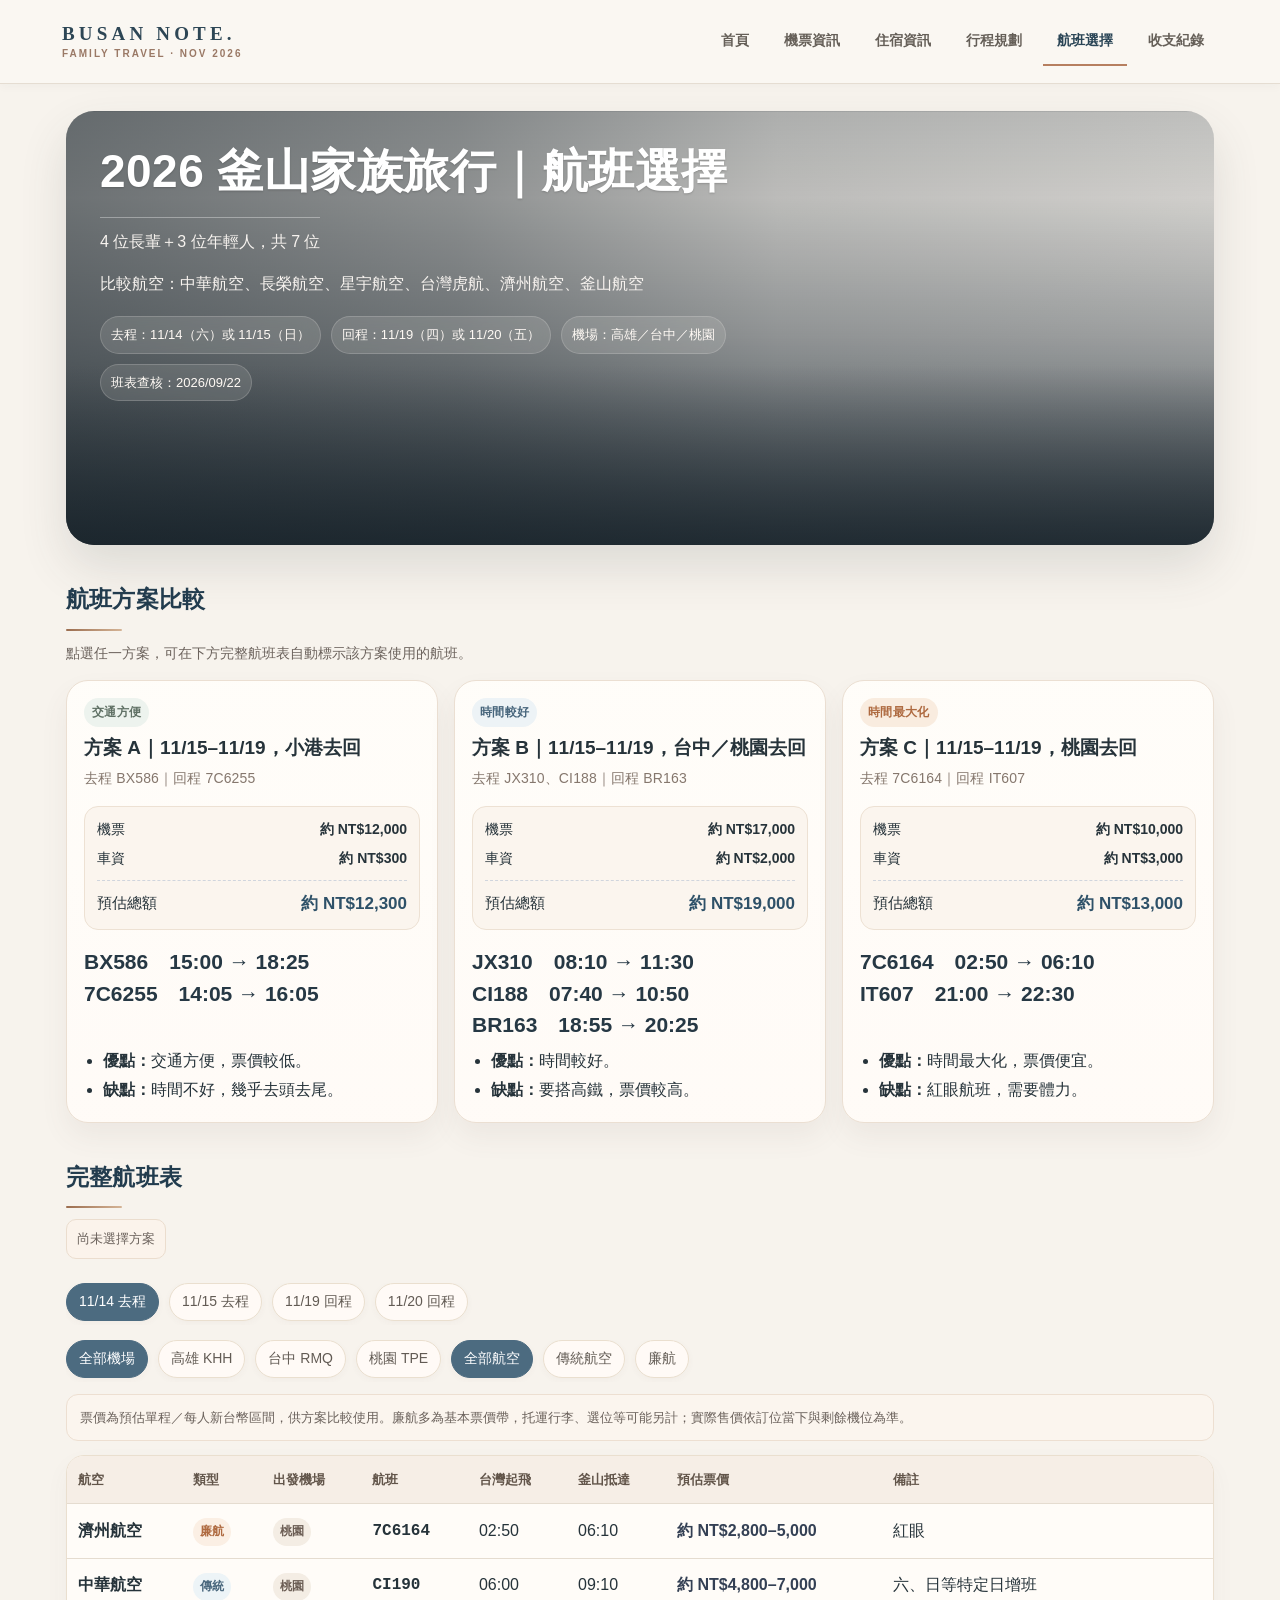
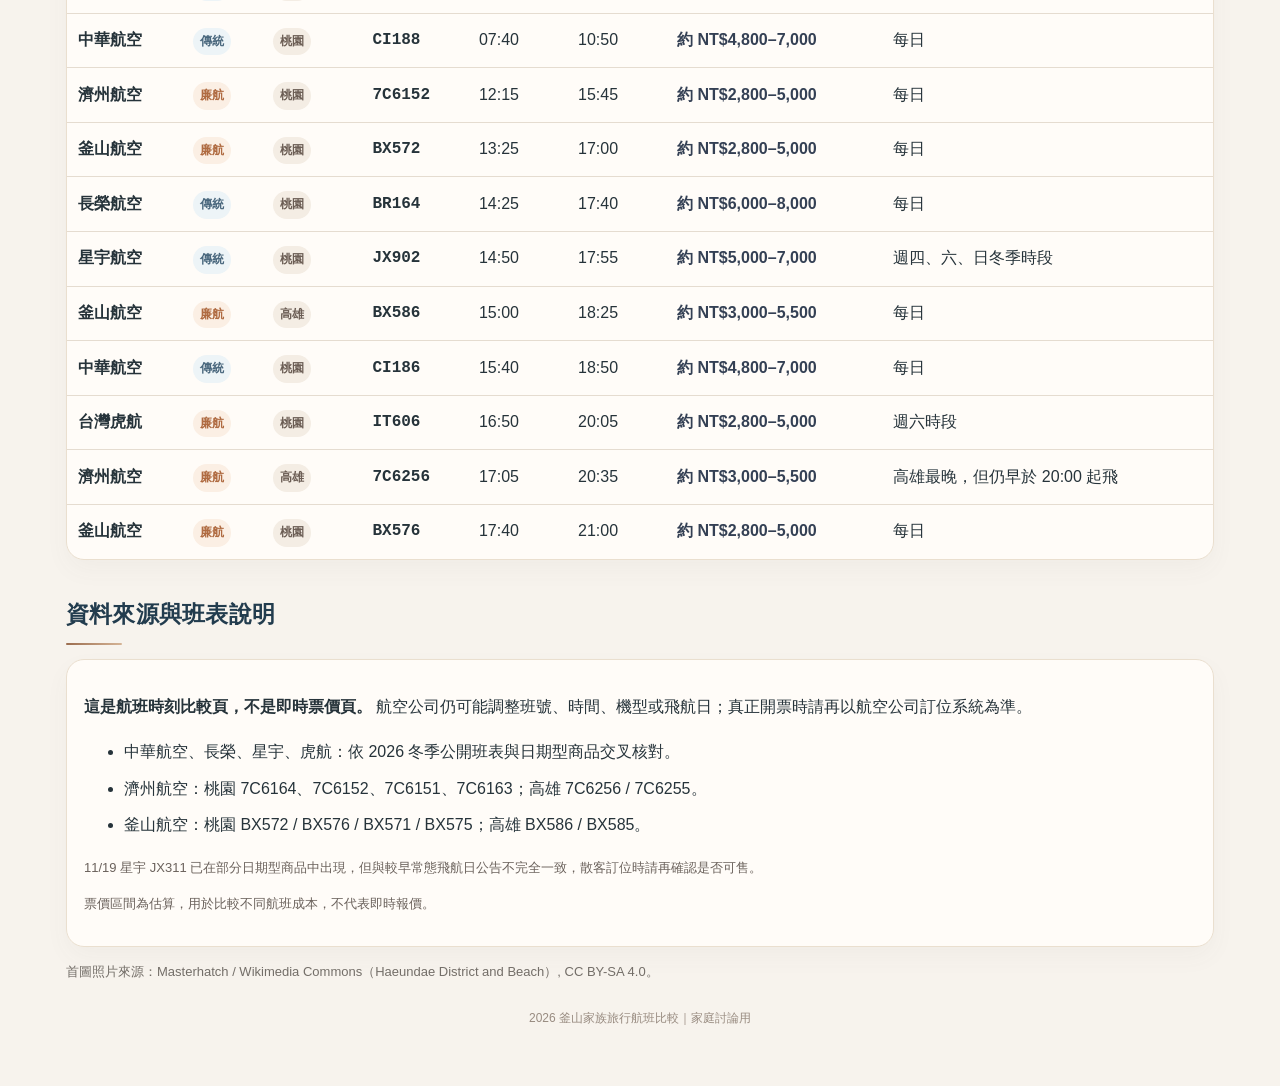
==== commit 04d5d5b9: "Launch public seven-person shared ledger with Supabase realtime, split expenses and settlements" ====
--- a/flights.html
+++ b/flights.html
@@ -100,7 +100,7 @@
 .hero-credit{display:none!important}
 </style>
 <link rel="stylesheet" href="site.css"></head>
-<body class="flight-page"><header class="site-nav"><div class="site-nav-inner"><a class="site-brand" href="index.html" aria-label="釜山家族旅行首頁"><strong>BUSAN NOTE.</strong><small>FAMILY TRAVEL · NOV 2026</small></a><nav class="site-links" aria-label="網站分頁"><a href="index.html">首頁</a><a href="tickets.html">機票資訊</a><a href="stays.html">住宿資訊</a><a href="itinerary.html">行程規劃</a><a href="flights.html" aria-current="page">航班選擇</a></nav></div></header><div class="container">
+<body class="flight-page"><header class="site-nav"><div class="site-nav-inner"><a class="site-brand" href="index.html" aria-label="釜山家族旅行首頁"><strong>BUSAN NOTE.</strong><small>FAMILY TRAVEL · NOV 2026</small></a><nav class="site-links" aria-label="網站分頁"><a href="index.html">首頁</a><a href="tickets.html">機票資訊</a><a href="stays.html">住宿資訊</a><a href="itinerary.html">行程規劃</a><a href="flights.html" aria-current="page">航班選擇</a><a href="ledger.html">收支紀錄</a></nav></div></header><div class="container">
 <section class="hero"><h1>2026 釜山家族旅行｜航班選擇</h1><p>4 位長輩＋3 位年輕人，共 7 位</p><p>比較航空：中華航空、長榮航空、星宇航空、台灣虎航、濟州航空、釜山航空</p><div class="hero-pills"><span class="hero-pill">去程：11/14（六）或 11/15（日）</span><span class="hero-pill">回程：11/19（四）或 11/20（五）</span><span class="hero-pill">機場：高雄／台中／桃園</span><span class="hero-pill">班表查核：2026/09/22</span></div></section>
 
 <h2>航班方案比較</h2><div class="scheme-hint">點選任一方案，可在下方完整航班表自動標示該方案使用的航班。</div>
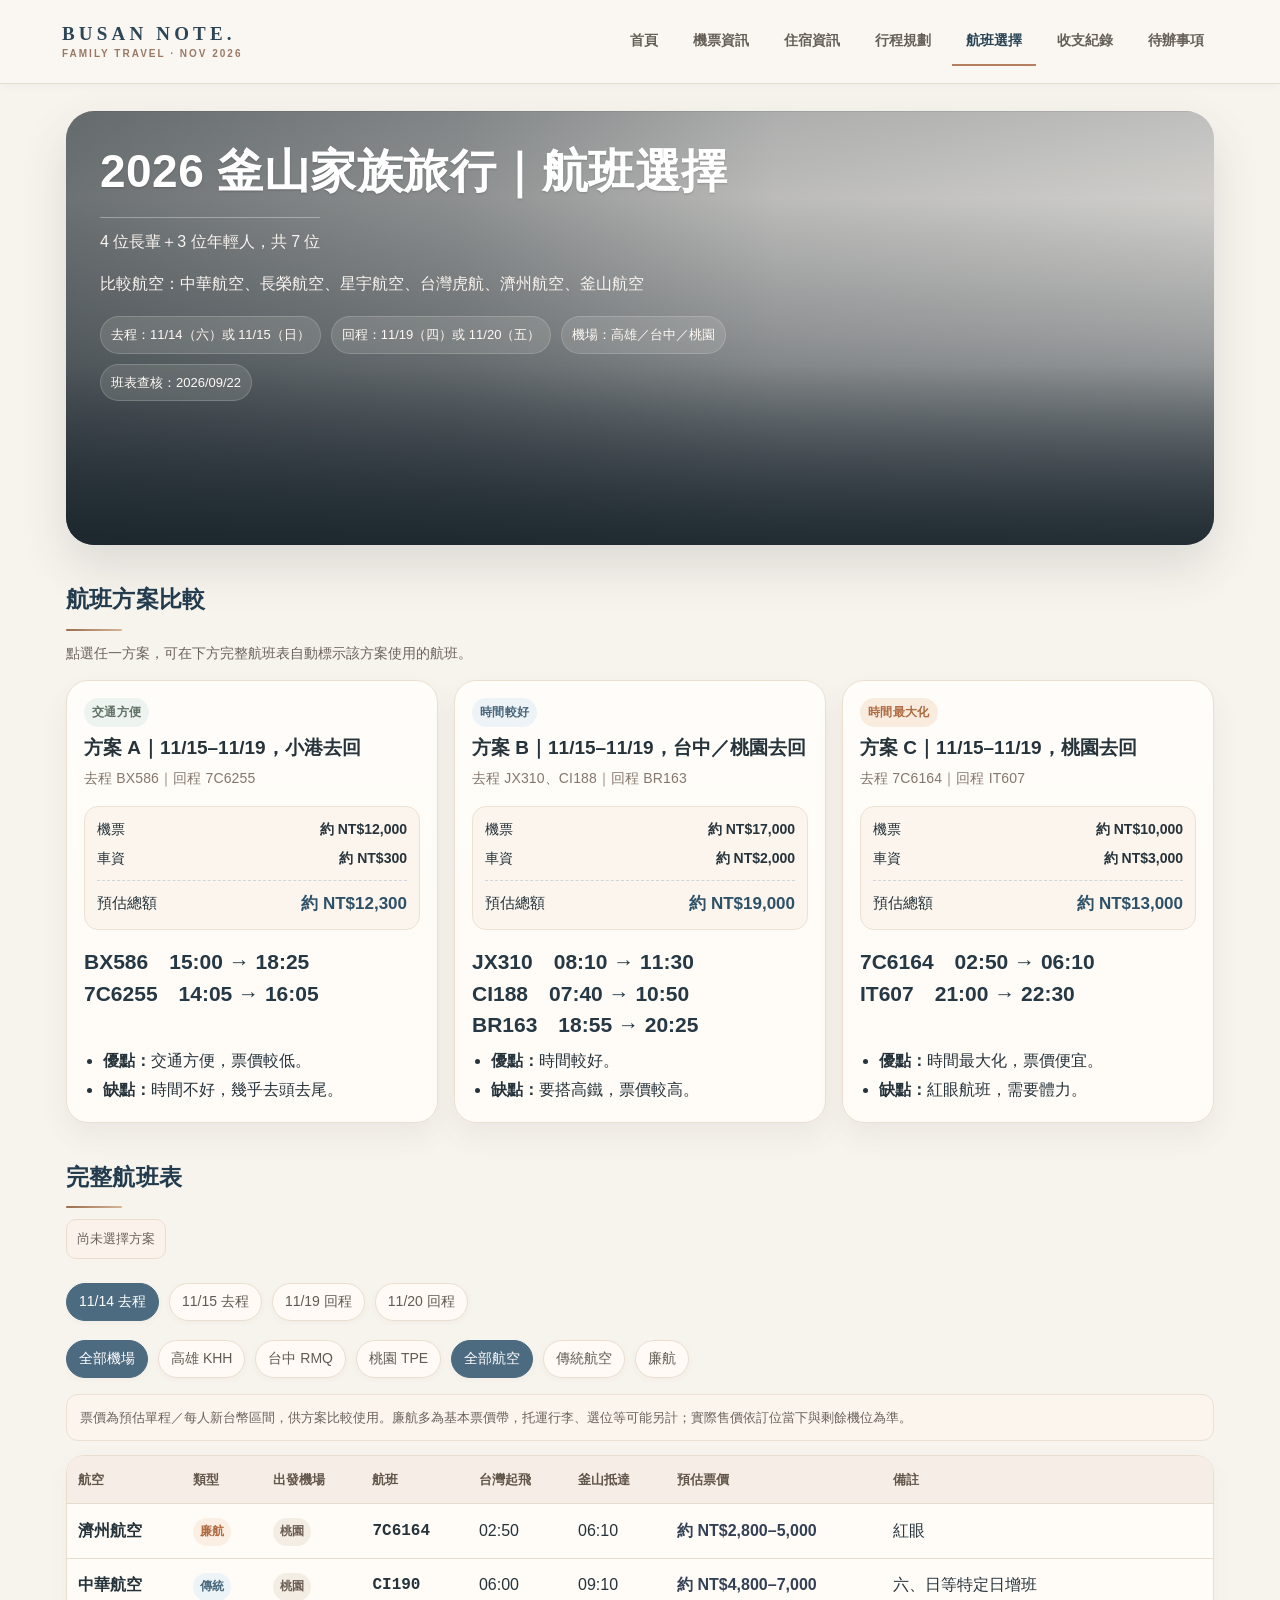
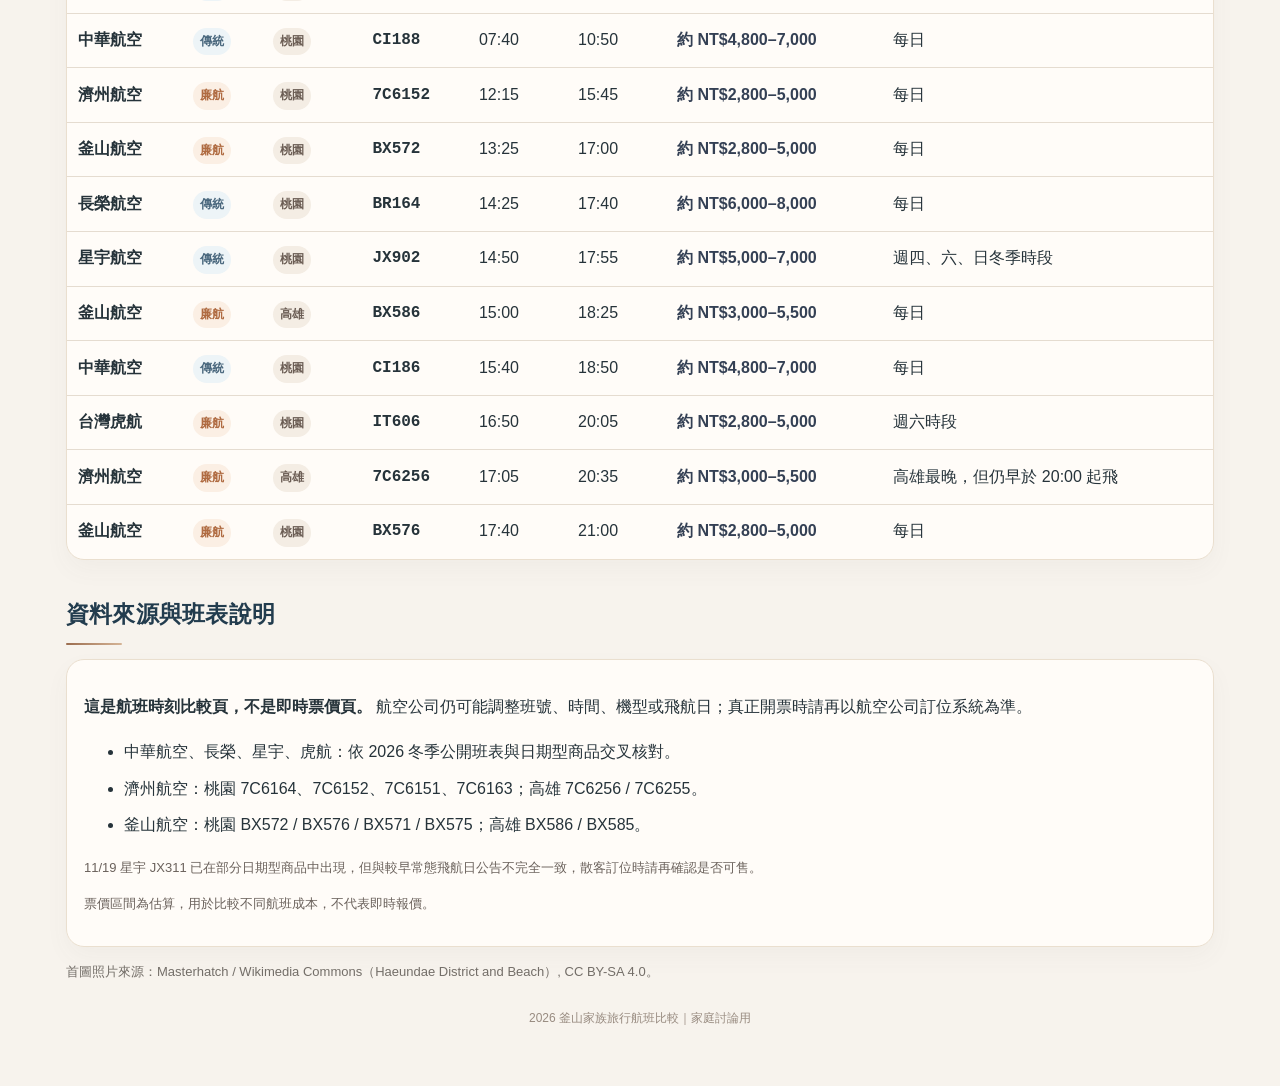
==== commit c6b74186: "Add realtime shared family to-do checklist with owners, priority and completion tracking" ====
--- a/flights.html
+++ b/flights.html
@@ -100,7 +100,7 @@
 .hero-credit{display:none!important}
 </style>
 <link rel="stylesheet" href="site.css"></head>
-<body class="flight-page"><header class="site-nav"><div class="site-nav-inner"><a class="site-brand" href="index.html" aria-label="釜山家族旅行首頁"><strong>BUSAN NOTE.</strong><small>FAMILY TRAVEL · NOV 2026</small></a><nav class="site-links" aria-label="網站分頁"><a href="index.html">首頁</a><a href="tickets.html">機票資訊</a><a href="stays.html">住宿資訊</a><a href="itinerary.html">行程規劃</a><a href="flights.html" aria-current="page">航班選擇</a><a href="ledger.html">收支紀錄</a></nav></div></header><div class="container">
+<body class="flight-page"><header class="site-nav"><div class="site-nav-inner"><a class="site-brand" href="index.html" aria-label="釜山家族旅行首頁"><strong>BUSAN NOTE.</strong><small>FAMILY TRAVEL · NOV 2026</small></a><nav class="site-links" aria-label="網站分頁"><a href="index.html">首頁</a><a href="tickets.html">機票資訊</a><a href="stays.html">住宿資訊</a><a href="itinerary.html">行程規劃</a><a href="flights.html" aria-current="page">航班選擇</a><a href="ledger.html">收支紀錄</a><a href="todo.html">待辦事項</a></nav></div></header><div class="container">
 <section class="hero"><h1>2026 釜山家族旅行｜航班選擇</h1><p>4 位長輩＋3 位年輕人，共 7 位</p><p>比較航空：中華航空、長榮航空、星宇航空、台灣虎航、濟州航空、釜山航空</p><div class="hero-pills"><span class="hero-pill">去程：11/14（六）或 11/15（日）</span><span class="hero-pill">回程：11/19（四）或 11/20（五）</span><span class="hero-pill">機場：高雄／台中／桃園</span><span class="hero-pill">班表查核：2026/09/22</span></div></section>
 
 <h2>航班方案比較</h2><div class="scheme-hint">點選任一方案，可在下方完整航班表自動標示該方案使用的航班。</div>
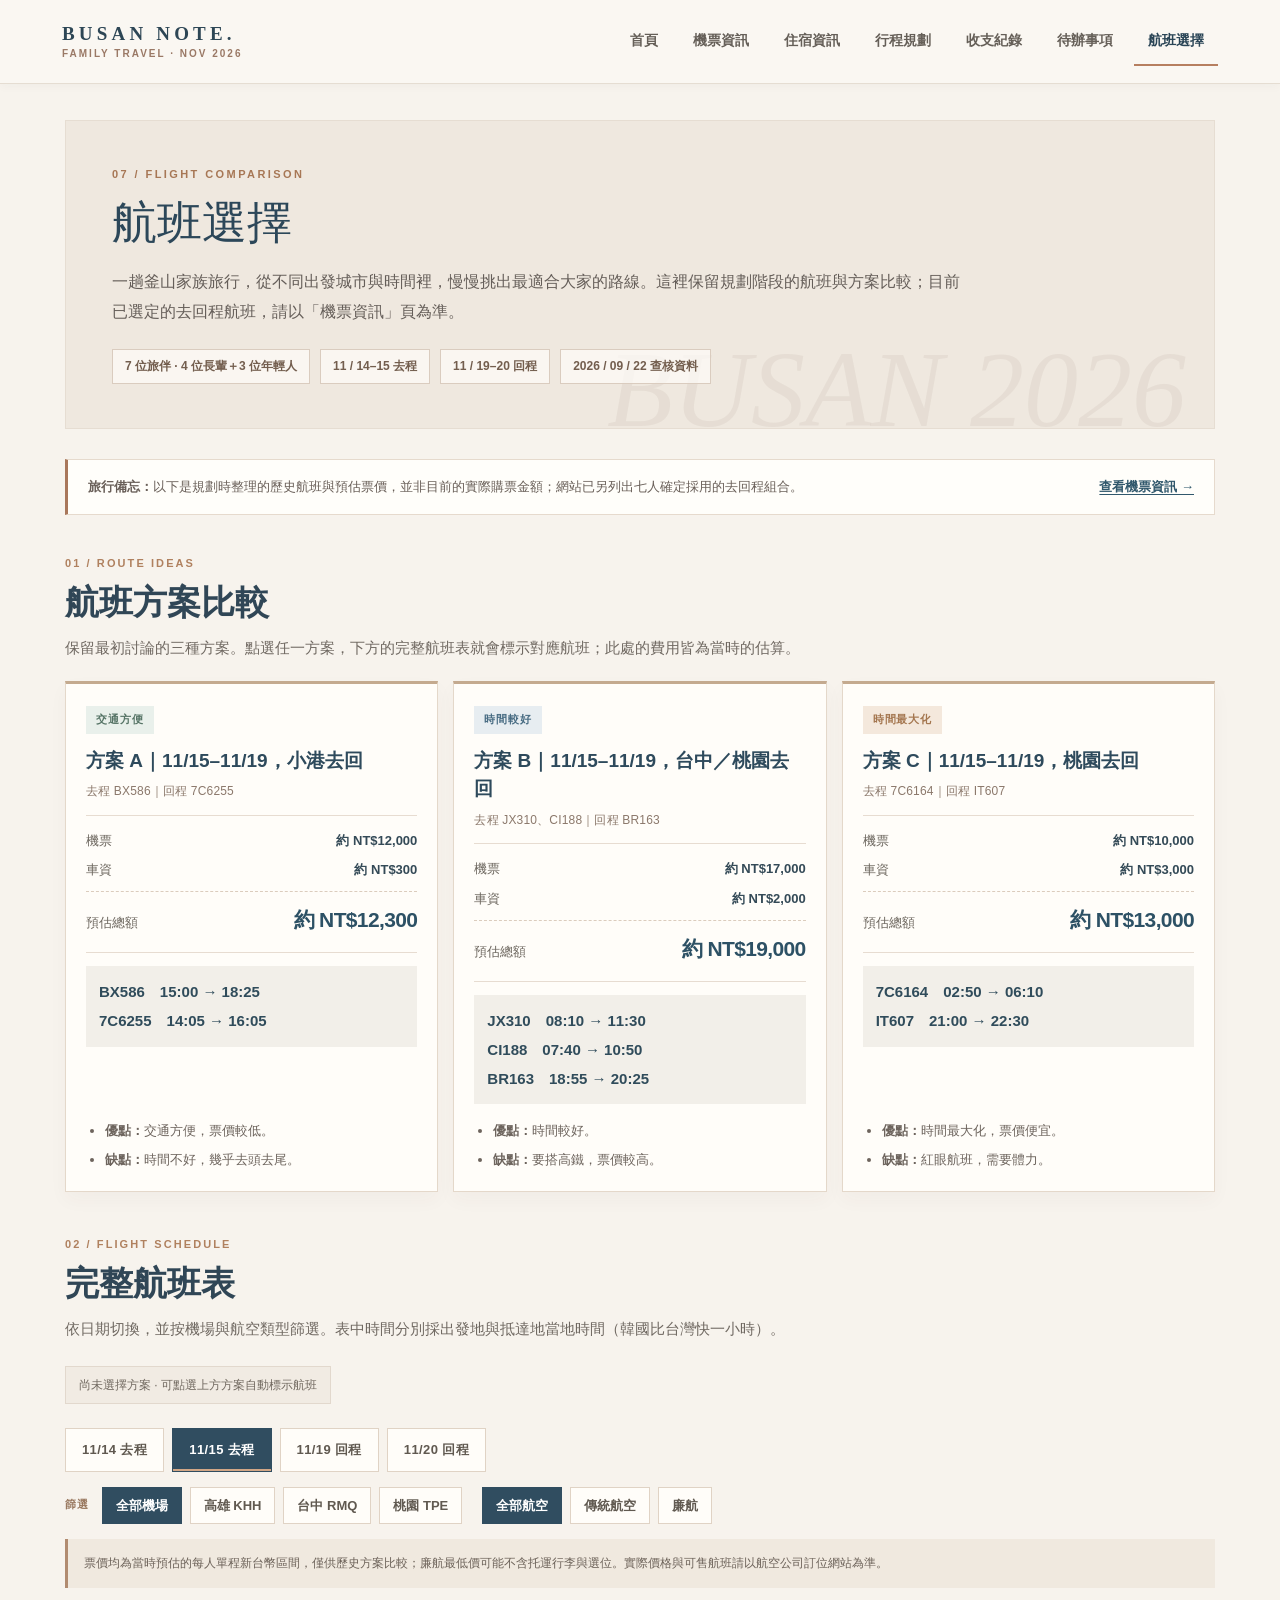
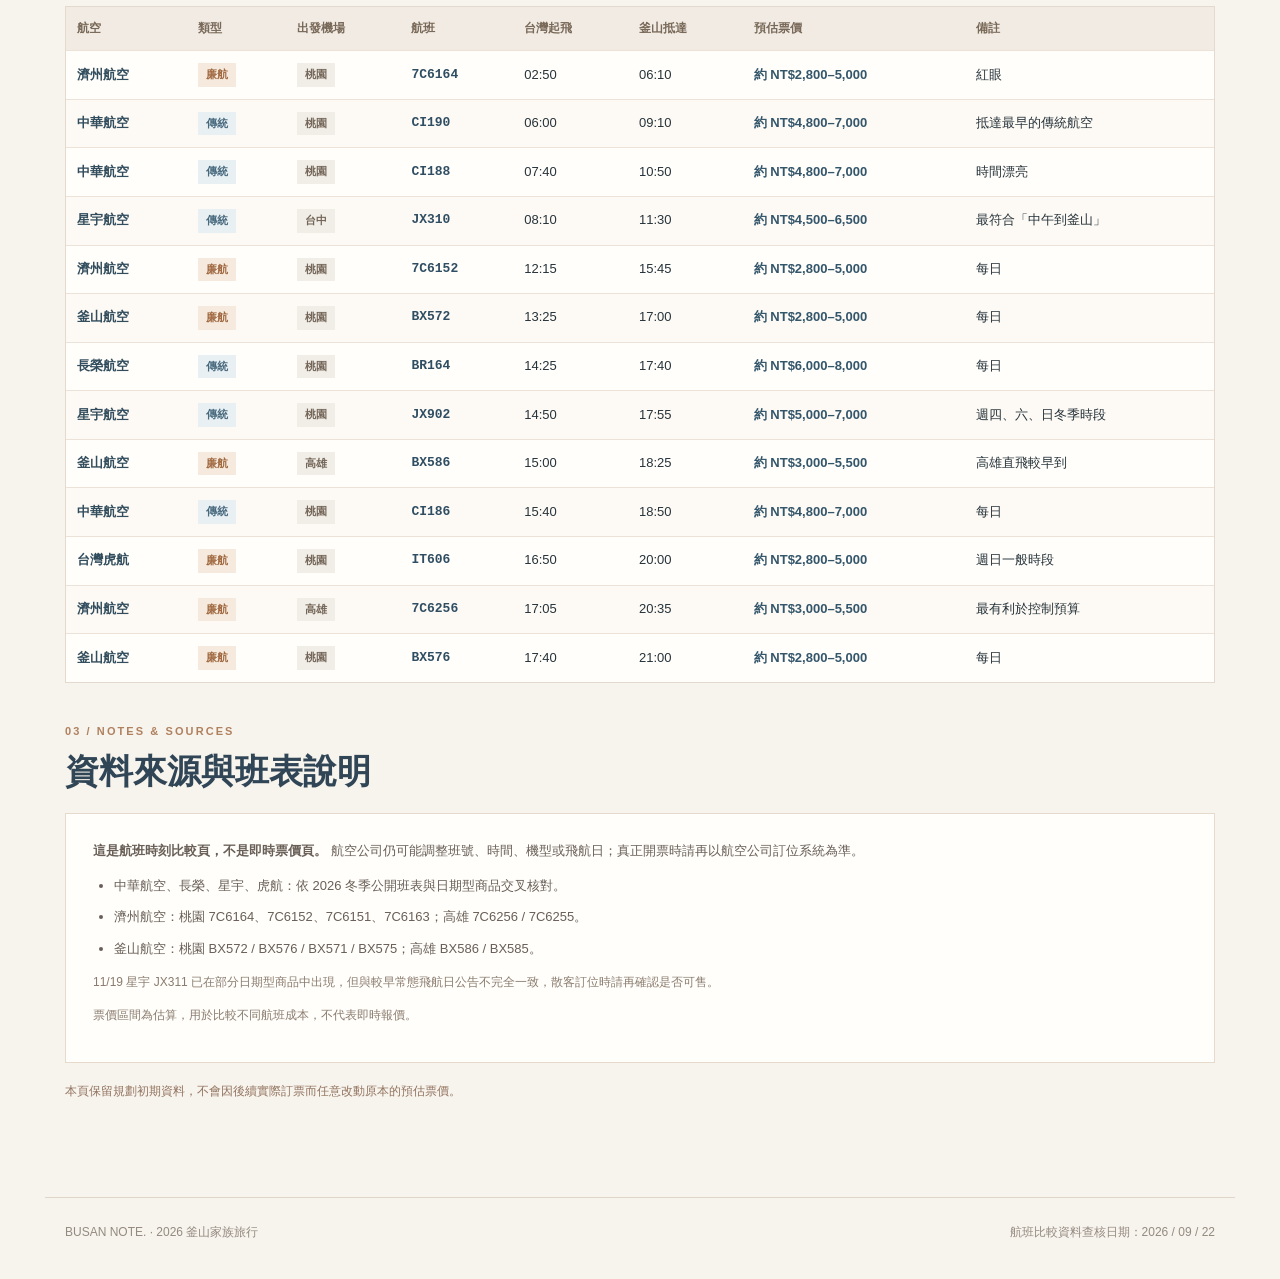
==== commit be8102f3: "Unify flight comparison with BUSAN NOTE visual system and keep flight menu last" ====
--- a/flights.html
+++ b/flights.html
@@ -2,124 +2,77 @@
 <html lang="zh-Hant">
 <head>
 <meta charset="utf-8"><meta name="viewport" content="width=device-width,initial-scale=1">
+<meta name="description" content="2026 釜山家族旅行航班方案與時刻比較：保留 2026/09/22 歷史估算，查看日期、機場、航空公司與票價區間。">
 <title>航班選擇｜2026 釜山家族旅行</title>
-<style>
-:root{--bg:#f4f6f8;--card:#fff;--ink:#1f2937;--muted:#667085;--line:#e5e7eb;--navy:#18384f;--blue:#2563eb;--green:#0f766e;--orange:#b45309;--fsc:#1d4ed8;--lcc:#c2410c}
-*{box-sizing:border-box}body{margin:0;background:var(--bg);color:var(--ink);font-family:-apple-system,BlinkMacSystemFont,"Segoe UI","Noto Sans TC","PingFang TC","Microsoft JhengHei",sans-serif;line-height:1.55}
-.container{max-width:1180px;margin:auto;padding:22px 16px 56px}.hero{padding:28px;border-radius:22px;color:#fff;background:linear-gradient(135deg,#18384f,#235f78);box-shadow:0 16px 36px rgba(24,56,79,.16)}
-.hero h1{margin:0 0 8px;font-size:clamp(27px,4vw,42px);line-height:1.2}.hero p{margin:5px 0;color:#e8f0f5}.hero-pills{display:flex;flex-wrap:wrap;gap:8px;margin-top:16px}.hero-pill{padding:6px 10px;border:1px solid rgba(255,255,255,.25);border-radius:999px;background:rgba(255,255,255,.10);font-size:13px}
-h2{font-size:23px;margin:31px 0 13px}.scheme-hint{margin:-4px 0 14px;color:var(--muted);font-size:14px}.cards{display:grid;grid-template-columns:repeat(3,minmax(0,1fr));gap:13px}.card{background:#fff;border:1px solid var(--line);border-radius:17px;padding:17px;box-shadow:0 4px 16px rgba(0,0,0,.035);cursor:pointer;transition:.16s;position:relative;display:flex;flex-direction:column}.card:hover{transform:translateY(-2px);box-shadow:0 10px 24px rgba(0,0,0,.07)}.card.selected{border:2px solid var(--blue);background:#f8fbff}.card.selected:after{content:"已選擇";position:absolute;top:12px;right:12px;background:var(--blue);color:#fff;font-size:12px;font-weight:800;padding:4px 8px;border-radius:999px}
-.tag{display:inline-block;width:max-content;padding:4px 8px;border-radius:999px;font-size:12px;font-weight:750;margin-bottom:8px}.tag.green{background:#ccfbf1;color:#115e59}.tag.blue{background:#dbeafe;color:#1e40af}.tag.orange{background:#ffedd5;color:#9a3412}
-.card h3{font-size:18px;margin:0}.route{margin:5px 0;color:var(--muted);font-size:14px}.scheme-price{margin:10px 0 11px;padding:10px 12px;background:#f8fafc;border:1px solid var(--line);border-radius:12px}.price-line,.price-total{display:flex;justify-content:space-between;gap:12px;font-size:14px}.price-line+.price-line{margin-top:4px}.price-total{margin-top:8px;padding-top:8px;border-top:1px dashed #d0d5dd;font-size:15px}.price-total strong{color:#173b57;font-size:17px}
-.time{font-size:20px;font-weight:800;line-height:1.45;margin:5px 0;min-height:96px}.card ul{margin:8px 0 0;padding-left:19px;margin-top:auto}
-.selected-scheme-status{display:inline-block;margin:-3px 0 14px;padding:7px 10px;border-radius:10px;background:#f2f4f7;color:#475467;font-size:13px}.selected-scheme-status.active{background:#eff6ff;color:#1d4ed8;border:1px solid #bfdbfe}
-.tabs,.filters{display:flex;gap:8px;overflow-x:auto;padding-bottom:4px}.tabs{margin:10px 0 15px}.filters{margin:0 0 12px;flex-wrap:wrap}button{white-space:nowrap;border:1px solid var(--line);background:#fff;padding:9px 12px;border-radius:999px;cursor:pointer;font-size:14px;color:#344054}button.active{background:var(--navy);color:#fff;border-color:var(--navy)}
-.fare-note{margin:0 0 14px;padding:11px 13px;border-radius:12px;background:#f8fafc;border:1px solid var(--line);color:#475467;font-size:13px}.date-panel{display:none}.date-panel.active{display:block}.table-wrap{overflow-x:auto;background:#fff;border:1px solid var(--line);border-radius:16px}table{width:100%;border-collapse:collapse;min-width:900px}th,td{padding:12px 11px;text-align:left;border-bottom:1px solid var(--line);vertical-align:middle}th{font-size:13px;color:#475467;background:#f8fafc}tr:last-child td{border-bottom:0}.airline{font-weight:800}.flight{font-family:ui-monospace,SFMono-Regular,Menlo,monospace;font-weight:800}.badge{display:inline-block;border-radius:999px;padding:3px 7px;font-size:12px;font-weight:750}.badge.fsc{background:#eef4ff;color:var(--fsc)}.badge.lcc{background:#fff7ed;color:var(--lcc)}.badge.airport{background:#f2f4f7;color:#344054}.fare{font-weight:800;color:#344054;white-space:nowrap}.best{color:var(--green);font-weight:800}.warn{color:var(--orange);font-weight:750}
-tr.scheme-highlight td{background:#fff7cc!important;box-shadow:inset 0 1px 0 #f4c430,inset 0 -1px 0 #f4c430}tr.scheme-highlight td:first-child{box-shadow:inset 4px 0 0 #f4c430,inset 0 1px 0 #f4c430,inset 0 -1px 0 #f4c430}.sources{background:#fff;border:1px solid var(--line);border-radius:16px;padding:17px}.sources li{margin:8px 0}.small{font-size:13px;color:var(--muted)}.footer{text-align:center;color:#98a2b3;font-size:12px;margin-top:25px}
-@media(max-width:760px){.container{padding:12px 10px 36px}.hero{padding:22px 18px;border-radius:18px}.cards{grid-template-columns:1fr}.time{min-height:auto}h2{font-size:21px}}
+<link rel="stylesheet" href="site.css">
+<link rel="stylesheet" href="flights.css">
+</head>
+<body>
+<header class="site-nav"><div class="site-nav-inner">
+<a class="site-brand" href="index.html" aria-label="釜山家族旅行首頁"><strong>BUSAN NOTE.</strong><small>FAMILY TRAVEL · NOV 2026</small></a>
+<nav class="site-links" aria-label="網站分頁">
+<a href="index.html">首頁</a><a href="tickets.html">機票資訊</a><a href="stays.html">住宿資訊</a><a href="itinerary.html">行程規劃</a><a href="ledger.html">收支紀錄</a><a href="todo.html">待辦事項</a><a href="flights.html" aria-current="page">航班選擇</a>
+</nav></div></header>
+<main class="site-container flight-main">
+<section class="page-head">
+<span class="kicker">07 / FLIGHT COMPARISON</span>
+<h1>航班選擇</h1>
+<p>一趟釜山家族旅行，從不同出發城市與時間裡，慢慢挑出最適合大家的路線。這裡保留規劃階段的航班與方案比較；目前已選定的去回程航班，請以「機票資訊」頁為準。</p>
+<div class="flight-intro-meta" aria-label="歷史航班比較範圍">
+<span>7 位旅伴 · 4 位長輩＋3 位年輕人</span>
+<span>11 / 14–15 去程</span>
+<span>11 / 19–20 回程</span>
+<span>2026 / 09 / 22 查核資料</span>
+</div>
+</section>
+<div class="flight-context" role="note"><p><strong>旅行備忘：</strong>以下是規劃時整理的歷史航班與預估票價，並非目前的實際購票金額；網站已另列出七人確定採用的去回程組合。</p><a href="tickets.html">查看機票資訊 →</a></div>
 
-/* === Korean travel magazine visual === */
-:root{
-  --bg:#f6f2ec;--card:#fffdfa;--ink:#202b33;--muted:#756b63;--line:#e8ddd1;
-  --navy:#244056;--blue:#5f8098;--green:#657164;--orange:#bf7b53;
-  --fsc-bg:#edf3f7;--fsc:#355c78;--lcc-bg:#fcf0e5;--lcc:#b6693e;
-}
-body{
-  background:linear-gradient(180deg,#fbf7f2 0%,#f6efe7 42%,#f3eee8 100%);
-  color:var(--ink);
-}
-.container{padding-top:26px}
-.hero{
-  position:relative;overflow:hidden;min-height:400px;border-radius:28px;
-  padding:34px 34px 144px;color:#fff;
-  background-image:
-    linear-gradient(180deg,rgba(18,31,42,.18) 0%,rgba(18,31,42,.10) 20%,rgba(18,31,42,.34) 52%,rgba(18,31,42,.80) 100%),
-    url('https://upload.wikimedia.org/wikipedia/commons/thumb/e/ef/Haeundae_District_and_Beach.jpg/1280px-Haeundae_District_and_Beach.jpg');
-  background-size:cover;background-position:center center;
-  box-shadow:0 22px 48px rgba(64,71,74,.14);
-}
-.hero:before{
-  content:"";position:absolute;inset:0;
-  background:linear-gradient(90deg,rgba(25,35,42,.58) 0%,rgba(25,35,42,.42) 34%,rgba(25,35,42,.18) 62%,rgba(25,35,42,.08) 100%);
-  pointer-events:none;
-}
-.hero:after{
-  content:"";position:absolute;inset:auto 0 0 0;height:180px;
-  background:linear-gradient(180deg,rgba(22,33,40,0) 0%,rgba(22,33,40,.70) 100%);
-  pointer-events:none;
-}
-.hero h1,.hero p,.hero .hero-pills,.hero .hero-credit{position:relative;z-index:2;max-width:680px}
-.hero h1{font-size:clamp(31px,4.5vw,46px);letter-spacing:.01em;line-height:1.15;margin-bottom:14px;text-shadow:0 1px 2px rgba(0,0,0,.18)}
-.hero p{color:#f7f3ef;max-width:560px}
-.hero p:nth-of-type(1){display:inline-block;margin-bottom:8px;padding-top:10px;border-top:1px solid rgba(255,255,255,.34)}
-.hero-pills{margin-top:18px;gap:10px}
-.hero-pill{background:rgba(255,251,247,.12);border:1px solid rgba(255,248,243,.18);color:#fffaf5;backdrop-filter:blur(10px)}
-.hero-credit{position:absolute;right:20px;bottom:14px;max-width:none;font-size:11px;color:rgba(255,248,242,.74);letter-spacing:.02em;text-align:right}
-h2{position:relative;color:#223c4e;letter-spacing:.01em;margin-top:34px;margin-bottom:14px;padding-bottom:10px}
-h2:after{content:"";position:absolute;left:0;bottom:0;width:56px;height:2px;background:linear-gradient(90deg,#9b6d4f,#d5b496);border-radius:999px}
-.scheme-hint,.selected-scheme-status,.fare-note,.sources .small{color:#6b625c}
-.cards{gap:16px}
-.card{
-  background:linear-gradient(180deg,rgba(255,253,249,.98) 0%,rgba(255,251,247,.98) 100%);
-  border:1px solid #ebdfd2;border-radius:22px;box-shadow:0 14px 28px rgba(96,87,79,.07)
-}
-.card:hover{transform:translateY(-3px);box-shadow:0 18px 34px rgba(96,87,79,.11)}
-.card.selected{border:2px solid #7090a5;background:linear-gradient(180deg,#fffefc 0%,#f3f7f8 100%)}
-.card.selected:after{background:#7090a5;letter-spacing:.03em}
-.card h3{font-size:19px;line-height:1.35}
-.route{color:#85776d;font-size:14px;letter-spacing:.01em}
-.scheme-price{background:#fbf5ee;border-color:#ede1d3;border-radius:14px}
-.price-total strong{color:#2e5168}
-.time{font-size:21px;line-height:1.5;color:#263844}
-.tag{border-radius:999px;font-weight:800;letter-spacing:.03em}
-.tag.green{background:#edf3ee;color:#5f7064}.tag.blue{background:#edf3f6;color:#48667c}.tag.orange{background:#f9ecdf;color:#ae6a40}
-.tabs,.filters{gap:10px}
-button{background:rgba(255,251,247,.95);border-color:#eadfcf;color:#625b54;box-shadow:0 2px 7px rgba(91,82,75,.04)}
-button.active{background:#4c6b80;border-color:#4c6b80;color:#fff}
-.selected-scheme-status{background:#fbf3eb;border:1px solid #ebddce}
-.selected-scheme-status.active{background:#eef4f7;border-color:#cfdee7;color:#416276}
-.table-wrap,.sources{background:rgba(255,252,248,.98);border-color:#eadfcf;box-shadow:0 10px 24px rgba(104,95,87,.045);border-radius:18px}
-th{background:#f6eee6;color:#62554a}
-.badge.airport{background:#f4ede4;color:#6b5d54}.badge.fsc{background:#edf4f7;color:#48667c}.badge.lcc{background:#fbefe4;color:#af6a40}
-.fare-note{background:#fbf5ee;border-color:#eddfd1}
-tr.scheme-highlight td{background:#fff3dc!important;box-shadow:inset 0 1px 0 #d9a76a,inset 0 -1px 0 #d9a76a}
-tr.scheme-highlight td:first-child{box-shadow:inset 4px 0 0 #d9a76a,inset 0 1px 0 #d9a76a,inset 0 -1px 0 #d9a76a}
-.footer{color:#988b80}
-@media(max-width:900px){.cards{grid-template-columns:1fr}}
-@media(max-width:760px){
-  .container{padding:12px 10px 36px}
-  .hero{min-height:360px;padding:22px 18px 122px;border-radius:20px;background-position:58% center}
-  .hero:before{background:linear-gradient(180deg,rgba(25,35,42,.34) 0%,rgba(25,35,42,.30) 28%,rgba(25,35,42,.66) 100%)}
-  .hero h1{font-size:30px}.hero p:nth-of-type(1){padding-top:8px}
-  .hero-credit{left:18px;right:18px;text-align:left;bottom:10px;font-size:10px}
-  .time{min-height:auto}h2{font-size:21px}
-}
-/* === end Korean travel magazine visual === */
-
-
-.hero-credit{display:none!important}
-</style>
-<link rel="stylesheet" href="site.css"></head>
-<body class="flight-page"><header class="site-nav"><div class="site-nav-inner"><a class="site-brand" href="index.html" aria-label="釜山家族旅行首頁"><strong>BUSAN NOTE.</strong><small>FAMILY TRAVEL · NOV 2026</small></a><nav class="site-links" aria-label="網站分頁"><a href="index.html">首頁</a><a href="tickets.html">機票資訊</a><a href="stays.html">住宿資訊</a><a href="itinerary.html">行程規劃</a><a href="flights.html" aria-current="page">航班選擇</a><a href="ledger.html">收支紀錄</a><a href="todo.html">待辦事項</a></nav></div></header><div class="container">
-<section class="hero"><h1>2026 釜山家族旅行｜航班選擇</h1><p>4 位長輩＋3 位年輕人，共 7 位</p><p>比較航空：中華航空、長榮航空、星宇航空、台灣虎航、濟州航空、釜山航空</p><div class="hero-pills"><span class="hero-pill">去程：11/14（六）或 11/15（日）</span><span class="hero-pill">回程：11/19（四）或 11/20（五）</span><span class="hero-pill">機場：高雄／台中／桃園</span><span class="hero-pill">班表查核：2026/09/22</span></div></section>
-
-<h2>航班方案比較</h2><div class="scheme-hint">點選任一方案，可在下方完整航班表自動標示該方案使用的航班。</div>
+<section class="flight-section" aria-labelledby="schemeTitle">
+<div class="flight-section-heading">
+<div class="section-overline">01 / ROUTE IDEAS</div>
+<h2 class="section-title" id="schemeTitle">航班方案比較</h2>
+<p class="section-desc">保留最初討論的三種方案。點選任一方案，下方的完整航班表就會標示對應航班；此處的費用皆為當時的估算。</p>
+</div>
 <div class="cards">
 <div class="card" data-scheme="A" data-flights="out15:BX586,back19:7C6255" tabindex="0"><span class="tag green">交通方便</span><h3>方案 A｜11/15–11/19，小港去回</h3><div class="route">去程 BX586｜回程 7C6255</div><div class="scheme-price"><div class="price-line"><span>機票</span><strong>約 NT$12,000</strong></div><div class="price-line"><span>車資</span><strong>約 NT$300</strong></div><div class="price-total"><span>預估總額</span><strong>約 NT$12,300</strong></div></div><div class="time">BX586　15:00 → 18:25<br>7C6255　14:05 → 16:05</div><ul><li><strong>優點：</strong>交通方便，票價較低。</li><li><strong>缺點：</strong>時間不好，幾乎去頭去尾。</li></ul></div>
 <div class="card" data-scheme="B" data-flights="out15:JX310,out15:CI188,back19:BR163" tabindex="0"><span class="tag blue">時間較好</span><h3>方案 B｜11/15–11/19，台中／桃園去回</h3><div class="route">去程 JX310、CI188｜回程 BR163</div><div class="scheme-price"><div class="price-line"><span>機票</span><strong>約 NT$17,000</strong></div><div class="price-line"><span>車資</span><strong>約 NT$2,000</strong></div><div class="price-total"><span>預估總額</span><strong>約 NT$19,000</strong></div></div><div class="time">JX310　08:10 → 11:30<br>CI188　07:40 → 10:50<br>BR163　18:55 → 20:25</div><ul><li><strong>優點：</strong>時間較好。</li><li><strong>缺點：</strong>要搭高鐵，票價較高。</li></ul></div>
 <div class="card" data-scheme="C" data-flights="out15:7C6164,back19:IT607" tabindex="0"><span class="tag orange">時間最大化</span><h3>方案 C｜11/15–11/19，桃園去回</h3><div class="route">去程 7C6164｜回程 IT607</div><div class="scheme-price"><div class="price-line"><span>機票</span><strong>約 NT$10,000</strong></div><div class="price-line"><span>車資</span><strong>約 NT$3,000</strong></div><div class="price-total"><span>預估總額</span><strong>約 NT$13,000</strong></div></div><div class="time">7C6164　02:50 → 06:10<br>IT607　21:00 → 22:30</div><ul><li><strong>優點：</strong>時間最大化，票價便宜。</li><li><strong>缺點：</strong>紅眼航班，需要體力。</li></ul></div>
 </div>
+</section>
 
-<h2 id="flightTableTitle">完整航班表</h2><div id="selectedSchemeStatus" class="selected-scheme-status">尚未選擇方案</div>
-<div class="tabs"><button class="tab active" data-panel="out14">11/14 去程</button><button class="tab" data-panel="out15">11/15 去程</button><button class="tab" data-panel="back19">11/19 回程</button><button class="tab" data-panel="back20">11/20 回程</button></div>
-<div class="filters"><button class="airport-filter active" data-airport="ALL">全部機場</button><button class="airport-filter" data-airport="KHH">高雄 KHH</button><button class="airport-filter" data-airport="RMQ">台中 RMQ</button><button class="airport-filter" data-airport="TPE">桃園 TPE</button><button class="type-filter active" data-type="ALL">全部航空</button><button class="type-filter" data-type="FSC">傳統航空</button><button class="type-filter" data-type="LCC">廉航</button></div>
-<div class="fare-note">票價為預估單程／每人新台幣區間，供方案比較使用。廉航多為基本票價帶，托運行李、選位等可能另計；實際售價依訂位當下與剩餘機位為準。</div>
+<section class="flight-section flight-table-top" aria-labelledby="flightTableTitle">
+<div class="flight-section-heading">
+<div class="section-overline">02 / FLIGHT SCHEDULE</div>
+<h2 class="section-title" id="flightTableTitle">完整航班表</h2>
+<p class="section-desc">依日期切換，並按機場與航空類型篩選。表中時間分別採出發地與抵達地當地時間（韓國比台灣快一小時）。</p>
+</div>
+<div id="selectedSchemeStatus" class="selected-scheme-status" role="status" aria-live="polite">尚未選擇方案 · 可點選上方方案自動標示航班</div>
+<div class="tabs" role="group" aria-label="航班日期">
+<button class="tab" data-panel="out14" type="button">11/14 去程</button>
+<button class="tab active" data-panel="out15" type="button">11/15 去程</button>
+<button class="tab" data-panel="back19" type="button">11/19 回程</button>
+<button class="tab" data-panel="back20" type="button">11/20 回程</button>
+</div>
+<div class="filters" role="group" aria-label="航班篩選">
+<button class="airport-filter active" data-airport="ALL" type="button">全部機場</button>
+<button class="airport-filter" data-airport="KHH" type="button">高雄 KHH</button>
+<button class="airport-filter" data-airport="RMQ" type="button">台中 RMQ</button>
+<button class="airport-filter" data-airport="TPE" type="button">桃園 TPE</button>
+<button class="type-filter active" data-type="ALL" type="button">全部航空</button>
+<button class="type-filter" data-type="FSC" type="button">傳統航空</button>
+<button class="type-filter" data-type="LCC" type="button">廉航</button>
+</div>
+<div class="fare-note">票價均為當時預估的每人單程新台幣區間，僅供歷史方案比較；廉航最低價可能不含托運行李與選位。實際價格與可售航班請以航空公司訂位網站為準。</div>
 <div id="tables"></div>
+</section>
 
-<h2>資料來源與班表說明</h2><div class="sources"><p><b>這是航班時刻比較頁，不是即時票價頁。</b> 航空公司仍可能調整班號、時間、機型或飛航日；真正開票時請再以航空公司訂位系統為準。</p><ul><li>中華航空、長榮、星宇、虎航：依 2026 冬季公開班表與日期型商品交叉核對。</li><li>濟州航空：桃園 7C6164、7C6152、7C6151、7C6163；高雄 7C6256 / 7C6255。</li><li>釜山航空：桃園 BX572 / BX576 / BX571 / BX575；高雄 BX586 / BX585。</li></ul><p class="small">11/19 星宇 JX311 已在部分日期型商品中出現，但與較早常態飛航日公告不完全一致，散客訂位時請再確認是否可售。</p><p class="small">票價區間為估算，用於比較不同航班成本，不代表即時報價。</p></div>
-<p class="small">首圖照片來源：Masterhatch / Wikimedia Commons（Haeundae District and Beach）, CC BY-SA 4.0。</p>
-<div class="footer">2026 釜山家族旅行航班比較｜家庭討論用</div>
-</div>
+<section class="flight-section" aria-labelledby="sourcesTitle">
+<div class="flight-section-heading"><div class="section-overline">03 / NOTES & SOURCES</div><h2 class="section-title" id="sourcesTitle">資料來源與班表說明</h2></div>
+<div class="sources"><p><b>這是航班時刻比較頁，不是即時票價頁。</b> 航空公司仍可能調整班號、時間、機型或飛航日；真正開票時請再以航空公司訂位系統為準。</p><ul><li>中華航空、長榮、星宇、虎航：依 2026 冬季公開班表與日期型商品交叉核對。</li><li>濟州航空：桃園 7C6164、7C6152、7C6151、7C6163；高雄 7C6256 / 7C6255。</li><li>釜山航空：桃園 BX572 / BX576 / BX571 / BX575；高雄 BX586 / BX585。</li></ul><p class="small">11/19 星宇 JX311 已在部分日期型商品中出現，但與較早常態飛航日公告不完全一致，散客訂位時請再確認是否可售。</p><p class="small">票價區間為估算，用於比較不同航班成本，不代表即時報價。</p></div>
+<p class="archive-note">本頁保留規劃初期資料，不會因後續實際訂票而任意改動原本的預估票價。</p>
+</section>
+</main>
+<footer class="site-footer"><span>BUSAN NOTE. · 2026 釜山家族旅行</span><span>航班比較資料查核日期：2026 / 09 / 22</span></footer>
 <script>
 const D={
 out14:[
@@ -131,12 +84,13 @@
 back20:[
 ["TPE","LCC","7C6151","濟州航空","廉航","桃園","09:35","11:15","約 NT$2,500–5,000","每日"],["TPE","LCC","BX571","釜山航空","廉航","桃園","10:50","12:25","約 NT$2,500–5,000","每日"],["TPE","FSC","CI189","中華航空","傳統","桃園","11:50","13:30","約 NT$4,500–7,000","每日"],["KHH","LCC","BX585","釜山航空","廉航","高雄","12:00","14:00","約 NT$2,800–5,000","每日"],["RMQ","FSC","JX311","星宇航空","傳統","台中","12:30","14:00","約 NT$4,500–6,500","週五常態班"],["TPE","FSC","JX901","星宇航空","傳統","桃園","12:30","14:15","約 NT$5,000–7,000","2026 冬季週五時段"],["KHH","LCC","7C6255","濟州航空","廉航","高雄","14:05","16:05","約 NT$3,500–5,500","回小港首選"],["TPE","LCC","BX575","釜山航空","廉航","桃園","15:00","16:40","約 NT$2,500–5,000","每日"],["TPE","FSC","BR163","長榮航空","傳統","桃園","18:55","20:25","約 NT$6,000–8,000","可保留大半天行程"],["TPE","FSC","CI187","中華航空","傳統","桃園","19:50","21:30","約 NT$4,500–7,000","每日"],["TPE","LCC","IT607","台灣虎航","廉航","桃園","20:50","22:30","約 NT$2,800–5,000","想玩到晚上的廉航選擇"],["TPE","LCC","7C6163","濟州航空","廉航","桃園","22:00","23:50","約 NT$2,500–5,000","抵達時間較晚"]]};
 const panels={out14:["11/14 去程","出發機場","台灣起飛","釜山抵達"],out15:["11/15 去程","出發機場","台灣起飛","釜山抵達"],back19:["11/19 回程","抵達機場","釜山起飛","台灣抵達"],back20:["11/20 回程","抵達機場","釜山起飛","台灣抵達"]};
-let airport="ALL",type="ALL",active="out14";
+let airport="ALL",type="ALL",active="out15";
 function render(){const root=document.getElementById("tables");root.innerHTML="";Object.entries(panels).forEach(([id,p])=>{const s=document.createElement("section");s.id=id;s.className="date-panel"+(id===active?" active":"");let rows=D[id].map(r=>`<tr data-airport="${r[0]}" data-type="${r[1]}" data-flight="${r[2]}"><td class="airline">${r[3]}</td><td><span class="badge ${r[1]==="LCC"?"lcc":"fsc"}">${r[4]}</span></td><td><span class="badge airport">${r[5]}</span></td><td class="flight">${r[2]}</td><td>${r[6]}</td><td>${r[7]}</td><td class="fare">${r[8]}</td><td>${r[9]}</td></tr>`).join("");s.innerHTML=`<div class="table-wrap"><table><thead><tr><th>航空</th><th>類型</th><th>${p[1]}</th><th>航班</th><th>${p[2]}</th><th>${p[3]}</th><th>預估票價</th><th>備註</th></tr></thead><tbody>${rows}</tbody></table></div>`;root.appendChild(s)});filterRows();applyExistingHighlights()}
 function filterRows(){document.querySelectorAll(".date-panel.active tbody tr").forEach(r=>{r.style.display=((airport==="ALL"||r.dataset.airport===airport)&&(type==="ALL"||r.dataset.type===type))?"":"none"})}
 function activateTab(id){active=id;document.querySelectorAll(".tab").forEach(b=>b.classList.toggle("active",b.dataset.panel===id));document.querySelectorAll(".date-panel").forEach(s=>s.classList.toggle("active",s.id===id));filterRows()}
 let selectedPairs=[];function applyExistingHighlights(){selectedPairs.forEach(x=>{const [p,f]=x.split(":");document.querySelectorAll(`#${p} tr[data-flight="${f}"]`).forEach(r=>r.classList.add("scheme-highlight"))})}
-function applyScheme(c){document.querySelectorAll(".card").forEach(x=>x.classList.toggle("selected",x===c));selectedPairs=c.dataset.flights.split(",");document.querySelectorAll(".scheme-highlight").forEach(r=>r.classList.remove("scheme-highlight"));applyExistingHighlights();if(selectedPairs.length)activateTab(selectedPairs[0].split(":")[0]);const st=document.getElementById("selectedSchemeStatus");st.textContent="目前選擇："+c.querySelector("h3").textContent+"（黃色標示為此方案航班）";st.classList.add("active");document.getElementById("flightTableTitle")?.scrollIntoView({behavior:"smooth",block:"start"})}
+function applyScheme(c){document.querySelectorAll(".card").forEach(x=>x.classList.toggle("selected",x===c));selectedPairs=c.dataset.flights.split(",");airport="ALL";type="ALL";document.querySelectorAll(".airport-filter,.type-filter").forEach(b=>b.classList.toggle("active",b.dataset.airport==="ALL"||b.dataset.type==="ALL"));document.querySelectorAll(".scheme-highlight").forEach(r=>r.classList.remove("scheme-highlight"));applyExistingHighlights();if(selectedPairs.length)activateTab(selectedPairs[0].split(":")[0]);const st=document.getElementById("selectedSchemeStatus");st.textContent="目前選擇："+c.querySelector("h3").textContent+"（黃色標示為此方案航班）";st.classList.add("active");document.getElementById("flightTableTitle")?.scrollIntoView({behavior:"smooth",block:"start"})}
 render();document.querySelectorAll(".tab").forEach(b=>b.onclick=()=>activateTab(b.dataset.panel));document.querySelectorAll(".airport-filter").forEach(b=>b.onclick=()=>{document.querySelectorAll(".airport-filter").forEach(x=>x.classList.remove("active"));b.classList.add("active");airport=b.dataset.airport;filterRows()});document.querySelectorAll(".type-filter").forEach(b=>b.onclick=()=>{document.querySelectorAll(".type-filter").forEach(x=>x.classList.remove("active"));b.classList.add("active");type=b.dataset.type;filterRows()});document.querySelectorAll(".card").forEach(c=>{c.onclick=()=>applyScheme(c);c.onkeydown=e=>{if(e.key==="Enter"||e.key===" "){e.preventDefault();applyScheme(c)}}});
-</script></body></html>
-<!-- Pages redeploy trigger 2026-09-22 -->
+</script>
+</body>
+</html>
--- a/site.css
+++ b/site.css
@@ -173,3 +173,7 @@
 .stay-gallery-view:focus-visible{outline:3px solid #ab775a;outline-offset:-3px}
 @media(max-width:900px){.stay-summary,.stay-meta{grid-template-columns:repeat(2,minmax(0,1fr))}.stay-meta div:nth-child(2){border-right:0}.stay-meta div:nth-child(-n+2){border-bottom:1px solid #e5dacc}}
 @media(max-width:620px){.stay-summary,.stay-places{grid-template-columns:1fr}.stay-entry-head{display:block}.stay-price{text-align:left;margin-top:17px}.stay-gallery-item{aspect-ratio:4/3}.stay-meta div{padding:12px 14px}.stay-gallery-item figcaption{padding:40px 15px 13px;font-size:12px}.stay-gallery-controls{right:12px;bottom:12px}.stay-gallery-headnote{font-size:11px;left:11px;top:11px}}
+
+/* Navigation contract: keep the historical flight-comparison link at the end,
+   even when later pages are appended to an existing menu. */
+.site-links>a[href="flights.html"]{order:999}
--- a/flights.css
+++ b/flights.css
@@ -0,0 +1,108 @@
+/* Flight comparisons — BUSAN NOTE. Shared editorial look.
+   All selectors are scoped; the site-wide visual identity lives in site.css. */
+.flight-main{padding-bottom:65px}
+.flight-main .page-head{margin:4px 0 30px}
+.flight-main .page-head .kicker{display:block}
+.flight-main .page-head p{max-width:850px}
+.flight-intro-meta{display:flex;gap:8px 10px;flex-wrap:wrap;margin-top:21px;position:relative;z-index:1}
+.flight-intro-meta span{display:inline-flex;align-items:center;background:rgba(255,253,249,.70);border:1px solid #daccbf;padding:6px 12px;font-size:12px;font-weight:650;color:#735e4e}
+.flight-main .flight-context{display:flex;justify-content:space-between;align-items:center;gap:15px;flex-wrap:wrap;margin:23px 0 0;padding:15px 20px;background:#fffefa;border:1px solid #e6dacd;border-left:3px solid #a9775b}
+.flight-context p{margin:0;font-size:13px;color:#695f58;line-height:1.8}
+.flight-context a{font-size:13px;color:#31586c;text-decoration:underline;text-underline-offset:3px;font-weight:750}
+.flight-section{margin-top:39px}
+.flight-section-heading{margin-bottom:18px}
+.flight-section-heading .section-title{margin-bottom:8px}
+.flight-section-heading .section-desc{margin:0;max-width:900px}
+.flight-main .cards{display:grid;grid-template-columns:repeat(3,minmax(0,1fr));gap:15px}
+.flight-main .card{display:flex;flex-direction:column;position:relative;background:#fffdf9;border:1px solid #e4d8ca;border-top:3px solid #c4aa8f;padding:22px 20px 19px;cursor:pointer;transition:border-color .16s,box-shadow .16s,transform .16s;box-shadow:0 8px 18px rgba(74,64,55,.035);min-width:0}
+.flight-main .card:hover{border-color:#9eb0b5;box-shadow:0 12px 26px rgba(48,69,78,.08);transform:translateY(-2px)}
+.flight-main .card:focus-visible,.flight-main button:focus-visible{outline:3px solid #7ca0b3;outline-offset:3px}
+.flight-main .card.selected{border-color:#46677a;border-top:3px solid #46677a;background:#f8fbfa;box-shadow:0 11px 25px rgba(48,79,90,.10)}
+.flight-main .card.selected:after{content:"已選擇";position:absolute;right:15px;top:17px;background:#e1eaf0;color:#35546a;font-size:11px;font-weight:750;padding:4px 9px}
+.flight-main .tag{display:inline-block;width:max-content;margin:0 0 13px;font-size:11px;letter-spacing:.08em;font-weight:750;padding:4px 10px;background:#f3e9de;color:#936d4f}
+.flight-main .tag.green{background:#e9f0eb;color:#557365}
+.flight-main .tag.blue{background:#e7edf1;color:#486c83}
+.flight-main .tag.orange{background:#f4e8dc;color:#a4764f}
+.flight-main .card h3{font-size:19px;font-weight:650;line-height:1.5;color:#2e4a5c;margin:0 0 6px;padding-right:10px}
+.flight-main .card .route{font-size:12px;color:#8b786b;letter-spacing:.015em;margin:0 0 12px}
+.flight-main .scheme-price{border-top:1px solid #e7dcd1;border-bottom:1px solid #e7dcd1;padding:13px 0;margin:0 0 13px}
+.flight-main .price-line,.flight-main .price-total{display:flex;align-items:baseline;justify-content:space-between;gap:8px;font-size:13px;color:#6d675f}
+.flight-main .price-line+.price-line{margin-top:6px}
+.flight-main .price-line strong{font-size:13px;color:#344a57;font-weight:700;white-space:nowrap}
+.flight-main .price-total{margin-top:10px;padding-top:9px;border-top:1px dashed #dbccbd}
+.flight-main .price-total strong{color:#2d5165;font-size:21px;font-weight:750;letter-spacing:-.03em;white-space:nowrap}
+.flight-main .time{font-size:15px;line-height:1.95;font-weight:700;color:#304c5b;background:#f2efe9;padding:11px 13px;margin:0 0 15px}
+.flight-main .card ul{margin:auto 0 0;padding-left:19px;font-size:13px;line-height:1.85;color:#6d645d}
+.flight-main .card ul li+li{margin-top:4px}
+.flight-table-top{margin-top:43px}
+.flight-main .selected-scheme-status{display:inline-flex;max-width:100%;padding:8px 13px;font-size:12px;line-height:1.7;color:#70685f;border:1px solid #e2d8cd;background:#f1ebe3;margin:4px 0 14px}
+.flight-main .selected-scheme-status.active{background:#eaf1f3;color:#365b70;border-color:#c8d8df;font-weight:650}
+.flight-main .tabs{display:flex;flex-wrap:wrap;gap:8px;margin:10px 0 15px}
+.flight-main .filters{display:flex;gap:8px;flex-wrap:wrap;margin:0 0 15px}
+.flight-main button{appearance:none;font:650 13px/1.5 -apple-system,BlinkMacSystemFont,"Noto Sans TC","PingFang TC","Microsoft JhengHei",sans-serif;white-space:nowrap;border:1px solid #e0d3c5;color:#605950;background:#fffdf9;padding:8px 13px;cursor:pointer;transition:background .15s,border .15s,color .15s}
+.flight-main button:hover{border-color:#7c9aaa;color:#315268}
+.flight-main button.active{background:#304d60;color:#fff;border-color:#304d60}
+.flight-main .tabs button{padding:11px 16px;font-size:13px;letter-spacing:.03em}
+.flight-main .tabs button.active{box-shadow:inset 0 -2px 0 #d1a686}
+.flight-main .filters:before{content:"篩選";align-self:center;margin-right:4px;color:#98775e;font-size:11px;font-weight:800;letter-spacing:.12em}
+.flight-main .filters .type-filter[data-type="ALL"]{margin-left:12px}
+.flight-main .fare-note{background:#f0e9df;border-left:3px solid #b18b70;color:#6c6259;padding:13px 16px;font-size:12px;line-height:1.9;margin:14px 0 18px}
+.flight-main .date-panel{display:none}
+.flight-main .date-panel.active{display:block}
+.flight-main .table-wrap{width:100%;overflow-x:auto;overscroll-behavior-x:contain;border:1px solid #e4d9ce;background:#fffefa}
+.flight-main table{width:100%;border-collapse:collapse;min-width:925px;font-size:13px;line-height:1.6}
+.flight-main th,.flight-main td{text-align:left;vertical-align:middle;padding:12px 11px;border-bottom:1px solid #ece2d8}
+.flight-main th{font-size:12px;color:#796959;background:#f1ebe3;white-space:nowrap;font-weight:750}
+.flight-main tr:last-child td{border-bottom:0}
+.flight-main tbody tr:nth-child(even) td{background:#fdfaf5}
+.flight-main tbody tr:hover td{background:#f1f5f5}
+.flight-main .airline{font-weight:700;color:#324d5d;white-space:nowrap}
+.flight-main .flight{font-family:ui-monospace,Menlo,Consolas,monospace;font-weight:750;color:#304e63;white-space:nowrap}
+.flight-main .fare{white-space:nowrap;font-weight:700;color:#34566b}
+.flight-main .badge{display:inline-block;padding:3px 8px;font-size:11px;white-space:nowrap;font-weight:700}
+.flight-main .badge.fsc{background:#e9f0f3;color:#47697e}
+.flight-main .badge.lcc{background:#f5eadd;color:#a16a42}
+.flight-main .badge.airport{background:#f1eee8;color:#746658}
+.flight-main tr.scheme-highlight td,.flight-main tbody tr.scheme-highlight:nth-child(even) td{background:#f6eee1!important;box-shadow:inset 0 1px 0 #d2b79a,inset 0 -1px 0 #d2b79a}
+.flight-main tr.scheme-highlight td:first-child{box-shadow:inset 4px 0 0 #8b6b52,inset 0 1px 0 #d2b79a,inset 0 -1px 0 #d2b79a}
+.flight-main .sources{background:#fffefa;border:1px solid #e6dacd;padding:24px 27px;color:#695f57;font-size:13px;line-height:1.95}
+.flight-main .sources p{margin:0 0 10px}
+.flight-main .sources ul{padding-left:21px;margin:10px 0}
+.flight-main .sources li+li{margin-top:6px}
+.flight-main .sources .small{font-size:12px;color:#8a7b6e}
+.flight-main .archive-note{font-size:12px;color:#92745f;margin:18px 0 0}
+.flight-main #flightTableTitle{scroll-margin-top:108px}
+@media(max-width:980px){.flight-main .cards{grid-template-columns:repeat(2,minmax(0,1fr))}}
+@media(max-width:720px){
+ .flight-main .page-head{margin-bottom:18px}
+ .flight-main .cards{grid-template-columns:1fr}
+ .flight-main .card{padding:19px 18px}
+ .flight-main .flight-context{padding:12px 15px}
+ .flight-main .flight-section{margin-top:31px}
+ .flight-main .tabs button{flex:1 1 calc(50% - 8px);padding:11px 8px}
+ .flight-main .filters:before{flex:0 0 100%;margin-bottom:0}
+ .flight-main .filters .type-filter[data-type="ALL"]{margin-left:0}
+ .flight-main .table-wrap{overflow:visible;border:0;background:none}
+ .flight-main table{display:block;min-width:0;width:100%}
+ .flight-main thead{display:none}
+ .flight-main tbody{display:grid;gap:10px}
+ .flight-main tbody tr{display:grid;grid-template-columns:1fr 1fr;gap:6px 12px;padding:14px 16px;background:#fffefa;border:1px solid #e5dacf}
+ .flight-main tbody td,.flight-main tbody tr:nth-child(even) td{display:block;min-width:0;padding:0;border:0!important;background:transparent!important;box-shadow:none!important;font-size:12px}
+ .flight-main tbody td:before{display:block;font-size:10px;font-weight:700;color:#9e8774;letter-spacing:.04em;margin-bottom:2px}
+ .flight-main tbody td:nth-child(1){grid-column:1}
+ .flight-main tbody td:nth-child(1):before{content:"航空"}
+ .flight-main tbody td:nth-child(2){grid-column:2;justify-self:end}
+ .flight-main tbody td:nth-child(2):before{content:"類型"}
+ .flight-main tbody td:nth-child(3):before{content:"機場"}
+ .flight-main tbody td:nth-child(4):before{content:"航班"}
+ .flight-main tbody td:nth-child(5):before{content:"起飛"}
+ .flight-main tbody td:nth-child(6):before{content:"抵達"}
+ .flight-main tbody td:nth-child(7){grid-column:1/-1;padding-top:9px;border-top:1px solid #e8dccc!important}
+ .flight-main tbody td:nth-child(7):before{content:"預估單程票價"}
+ .flight-main tbody td:nth-child(8){grid-column:1/-1;color:#7f7368}
+ .flight-main tbody td:nth-child(8):before{content:"班表備註"}
+ .flight-main tbody tr.scheme-highlight{border:2px solid #b18f6f;background:#faf5ed!important}
+ .flight-main tbody tr.scheme-highlight td{box-shadow:none!important}
+ .flight-main .sources{padding:20px 17px}
+}
+@media(prefers-reduced-motion:reduce){.flight-main .card{transition:none}.flight-main .card:hover{transform:none}}
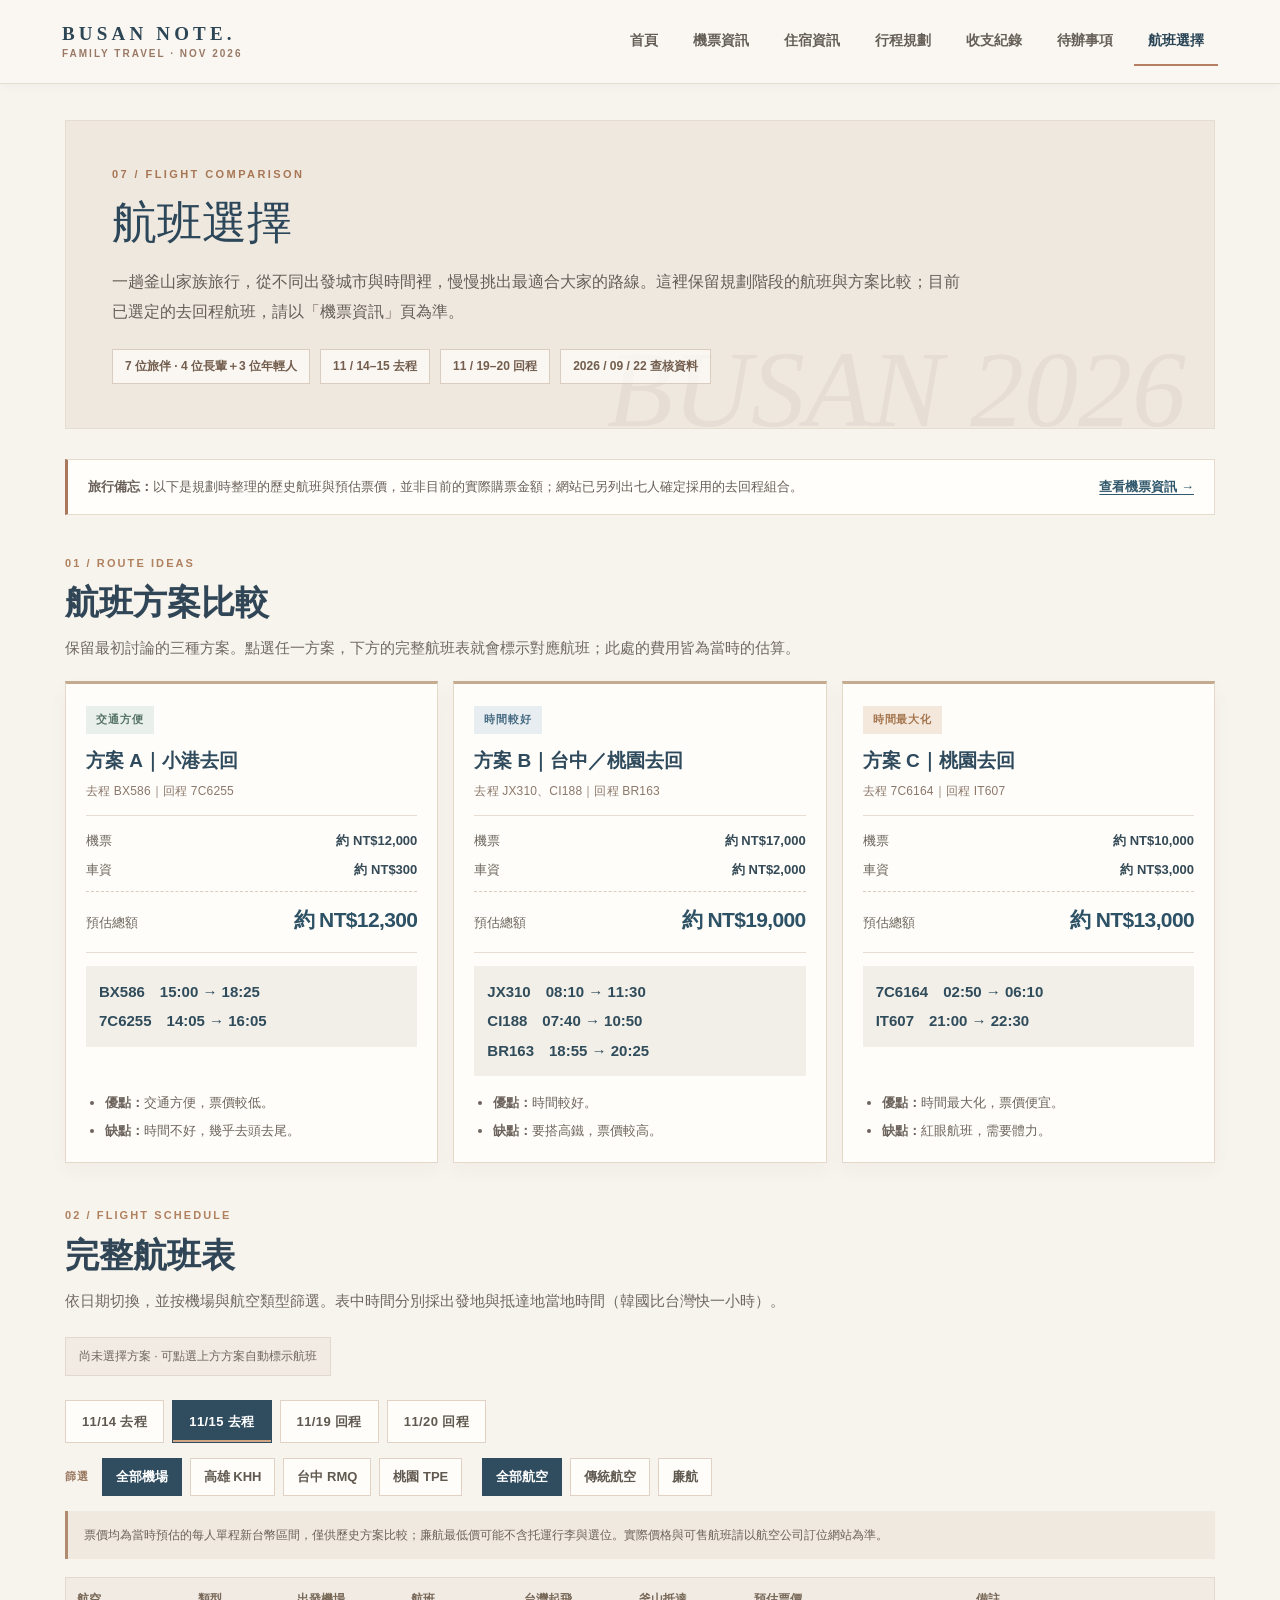
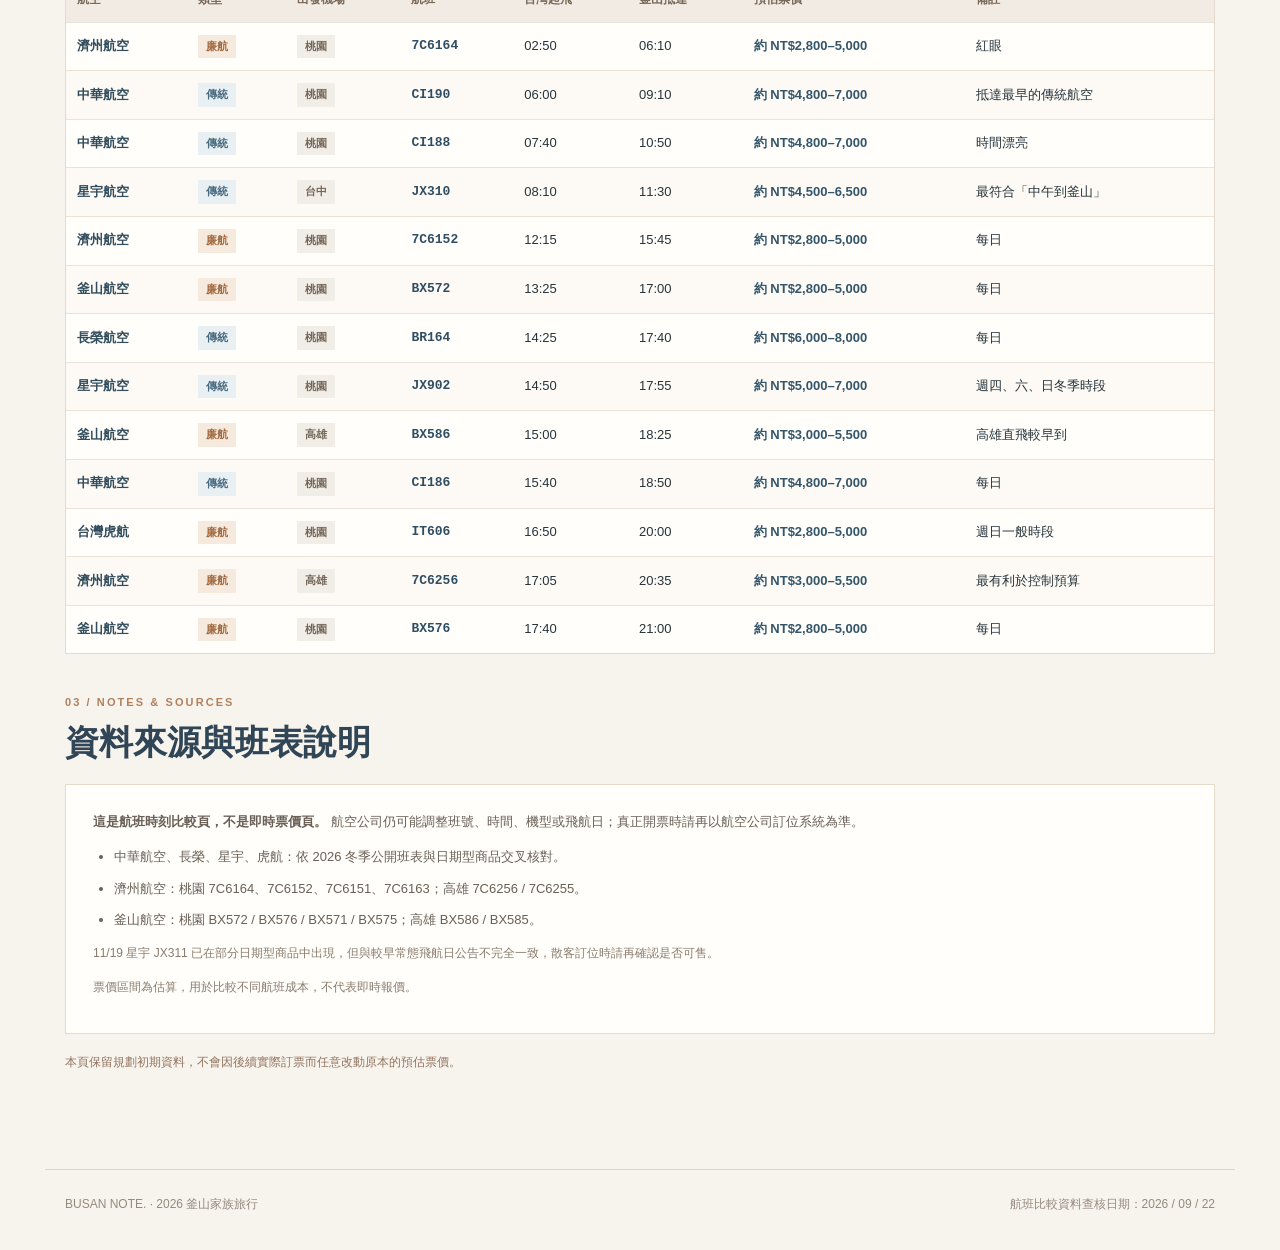
==== commit 35c0f4a1: "Remove date ranges from the three flight comparison scheme headings" ====
--- a/flights.html
+++ b/flights.html
@@ -34,9 +34,9 @@
 <p class="section-desc">保留最初討論的三種方案。點選任一方案，下方的完整航班表就會標示對應航班；此處的費用皆為當時的估算。</p>
 </div>
 <div class="cards">
-<div class="card" data-scheme="A" data-flights="out15:BX586,back19:7C6255" tabindex="0"><span class="tag green">交通方便</span><h3>方案 A｜11/15–11/19，小港去回</h3><div class="route">去程 BX586｜回程 7C6255</div><div class="scheme-price"><div class="price-line"><span>機票</span><strong>約 NT$12,000</strong></div><div class="price-line"><span>車資</span><strong>約 NT$300</strong></div><div class="price-total"><span>預估總額</span><strong>約 NT$12,300</strong></div></div><div class="time">BX586　15:00 → 18:25<br>7C6255　14:05 → 16:05</div><ul><li><strong>優點：</strong>交通方便，票價較低。</li><li><strong>缺點：</strong>時間不好，幾乎去頭去尾。</li></ul></div>
-<div class="card" data-scheme="B" data-flights="out15:JX310,out15:CI188,back19:BR163" tabindex="0"><span class="tag blue">時間較好</span><h3>方案 B｜11/15–11/19，台中／桃園去回</h3><div class="route">去程 JX310、CI188｜回程 BR163</div><div class="scheme-price"><div class="price-line"><span>機票</span><strong>約 NT$17,000</strong></div><div class="price-line"><span>車資</span><strong>約 NT$2,000</strong></div><div class="price-total"><span>預估總額</span><strong>約 NT$19,000</strong></div></div><div class="time">JX310　08:10 → 11:30<br>CI188　07:40 → 10:50<br>BR163　18:55 → 20:25</div><ul><li><strong>優點：</strong>時間較好。</li><li><strong>缺點：</strong>要搭高鐵，票價較高。</li></ul></div>
-<div class="card" data-scheme="C" data-flights="out15:7C6164,back19:IT607" tabindex="0"><span class="tag orange">時間最大化</span><h3>方案 C｜11/15–11/19，桃園去回</h3><div class="route">去程 7C6164｜回程 IT607</div><div class="scheme-price"><div class="price-line"><span>機票</span><strong>約 NT$10,000</strong></div><div class="price-line"><span>車資</span><strong>約 NT$3,000</strong></div><div class="price-total"><span>預估總額</span><strong>約 NT$13,000</strong></div></div><div class="time">7C6164　02:50 → 06:10<br>IT607　21:00 → 22:30</div><ul><li><strong>優點：</strong>時間最大化，票價便宜。</li><li><strong>缺點：</strong>紅眼航班，需要體力。</li></ul></div>
+<div class="card" data-scheme="A" data-flights="out15:BX586,back19:7C6255" tabindex="0"><span class="tag green">交通方便</span><h3>方案 A｜小港去回</h3><div class="route">去程 BX586｜回程 7C6255</div><div class="scheme-price"><div class="price-line"><span>機票</span><strong>約 NT$12,000</strong></div><div class="price-line"><span>車資</span><strong>約 NT$300</strong></div><div class="price-total"><span>預估總額</span><strong>約 NT$12,300</strong></div></div><div class="time">BX586　15:00 → 18:25<br>7C6255　14:05 → 16:05</div><ul><li><strong>優點：</strong>交通方便，票價較低。</li><li><strong>缺點：</strong>時間不好，幾乎去頭去尾。</li></ul></div>
+<div class="card" data-scheme="B" data-flights="out15:JX310,out15:CI188,back19:BR163" tabindex="0"><span class="tag blue">時間較好</span><h3>方案 B｜台中／桃園去回</h3><div class="route">去程 JX310、CI188｜回程 BR163</div><div class="scheme-price"><div class="price-line"><span>機票</span><strong>約 NT$17,000</strong></div><div class="price-line"><span>車資</span><strong>約 NT$2,000</strong></div><div class="price-total"><span>預估總額</span><strong>約 NT$19,000</strong></div></div><div class="time">JX310　08:10 → 11:30<br>CI188　07:40 → 10:50<br>BR163　18:55 → 20:25</div><ul><li><strong>優點：</strong>時間較好。</li><li><strong>缺點：</strong>要搭高鐵，票價較高。</li></ul></div>
+<div class="card" data-scheme="C" data-flights="out15:7C6164,back19:IT607" tabindex="0"><span class="tag orange">時間最大化</span><h3>方案 C｜桃園去回</h3><div class="route">去程 7C6164｜回程 IT607</div><div class="scheme-price"><div class="price-line"><span>機票</span><strong>約 NT$10,000</strong></div><div class="price-line"><span>車資</span><strong>約 NT$3,000</strong></div><div class="price-total"><span>預估總額</span><strong>約 NT$13,000</strong></div></div><div class="time">7C6164　02:50 → 06:10<br>IT607　21:00 → 22:30</div><ul><li><strong>優點：</strong>時間最大化，票價便宜。</li><li><strong>缺點：</strong>紅眼航班，需要體力。</li></ul></div>
 </div>
 </section>
 
